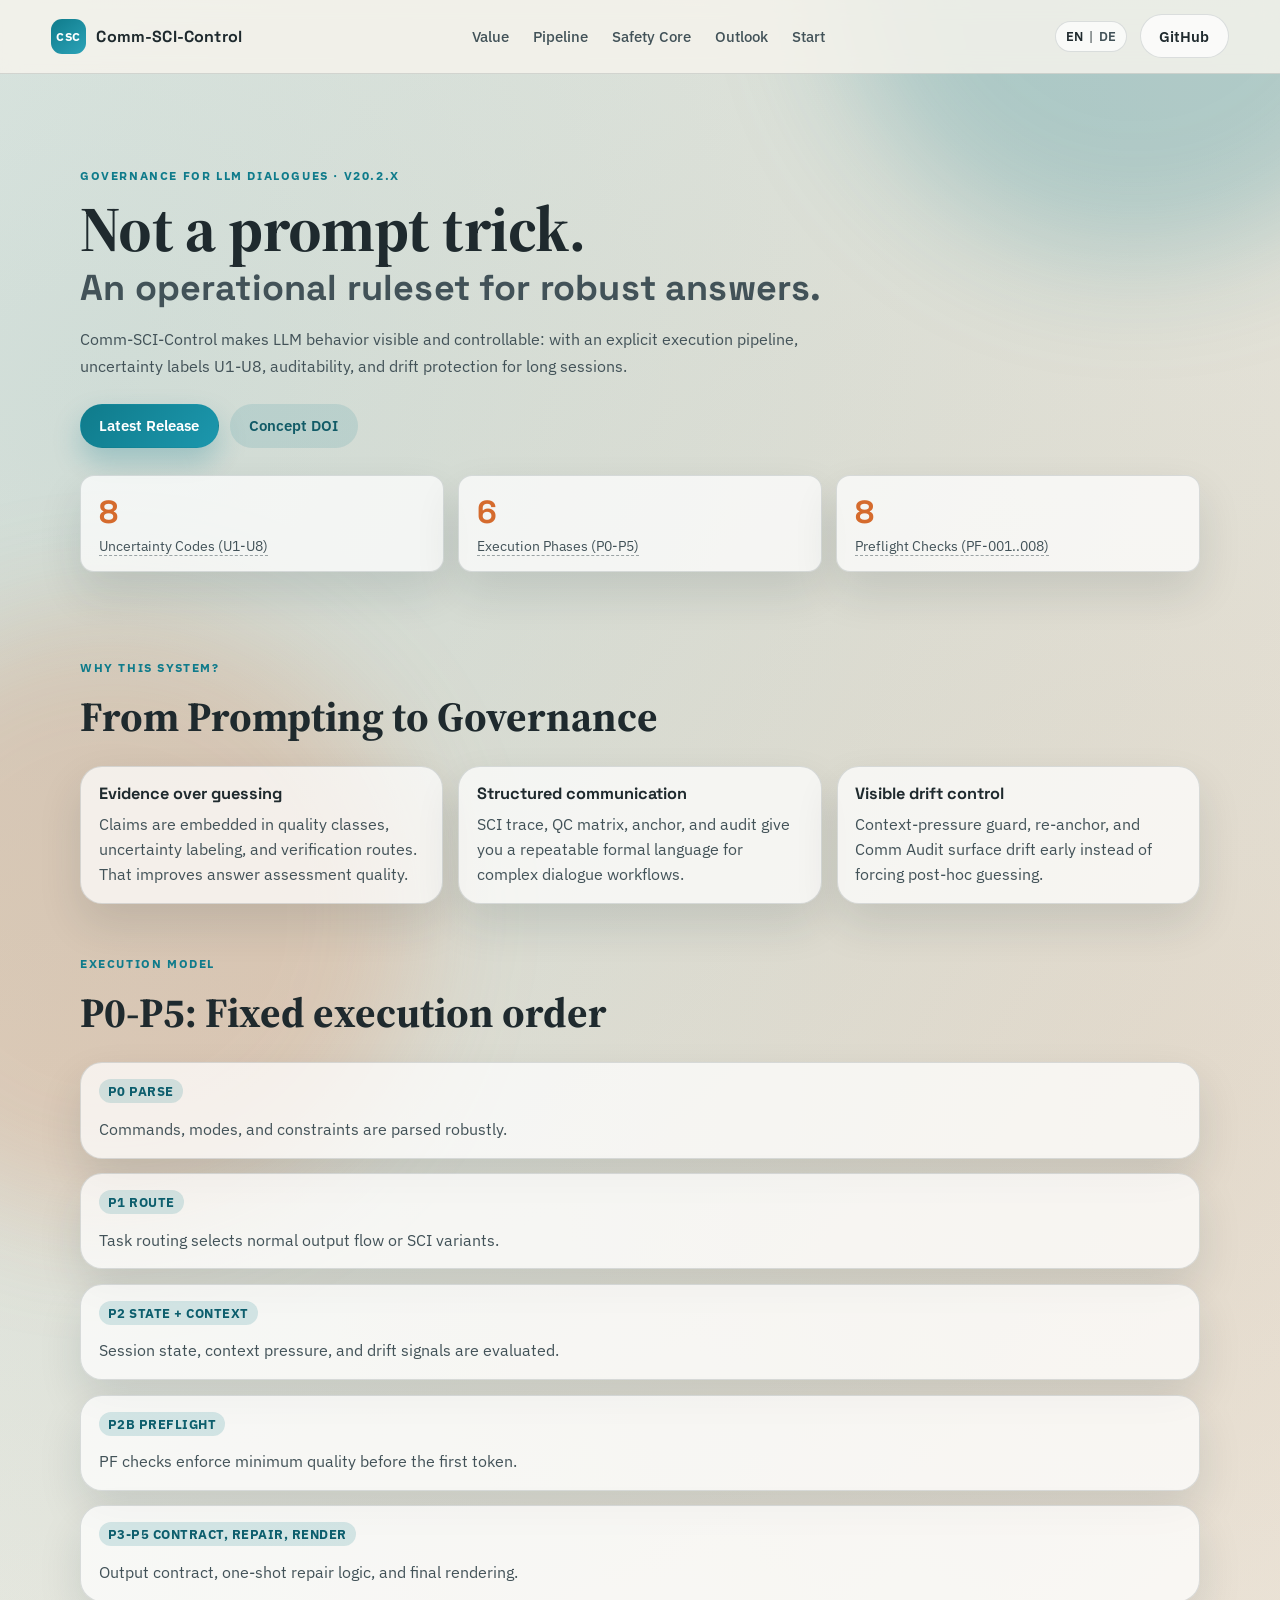
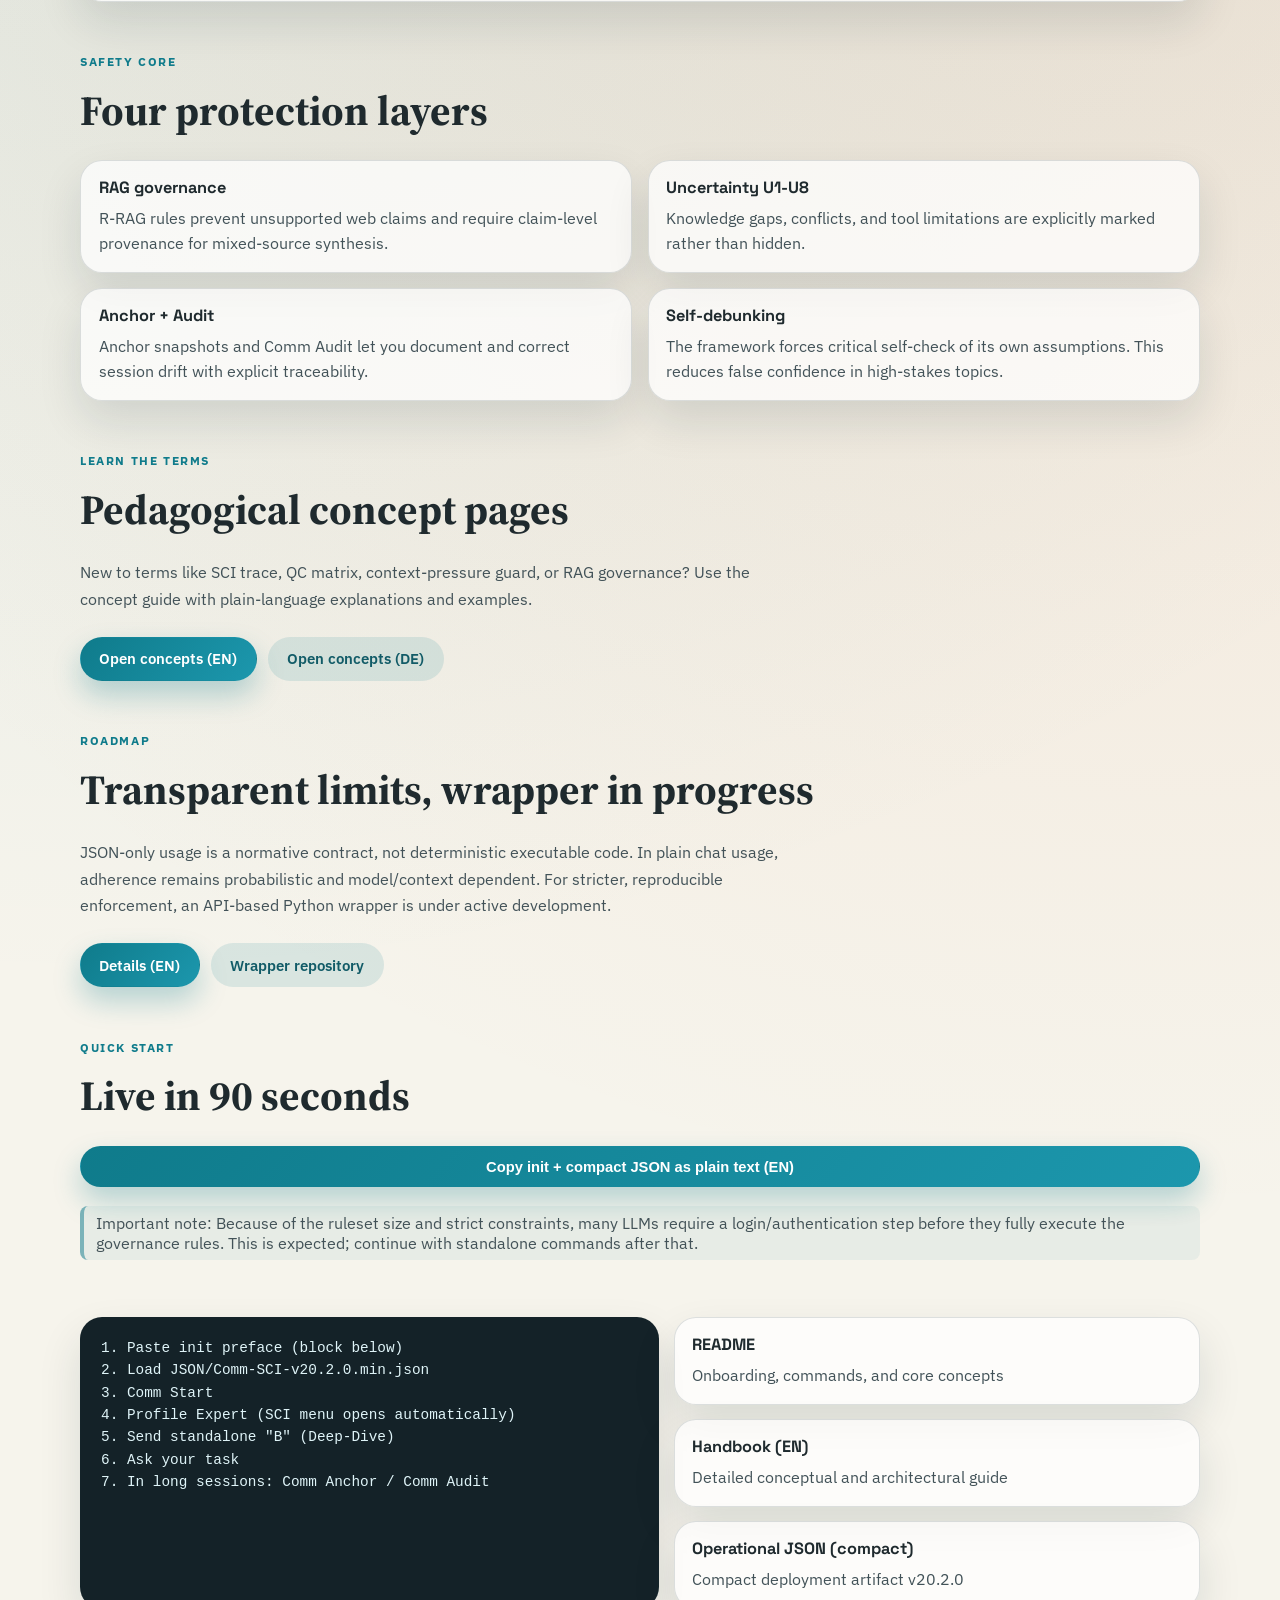
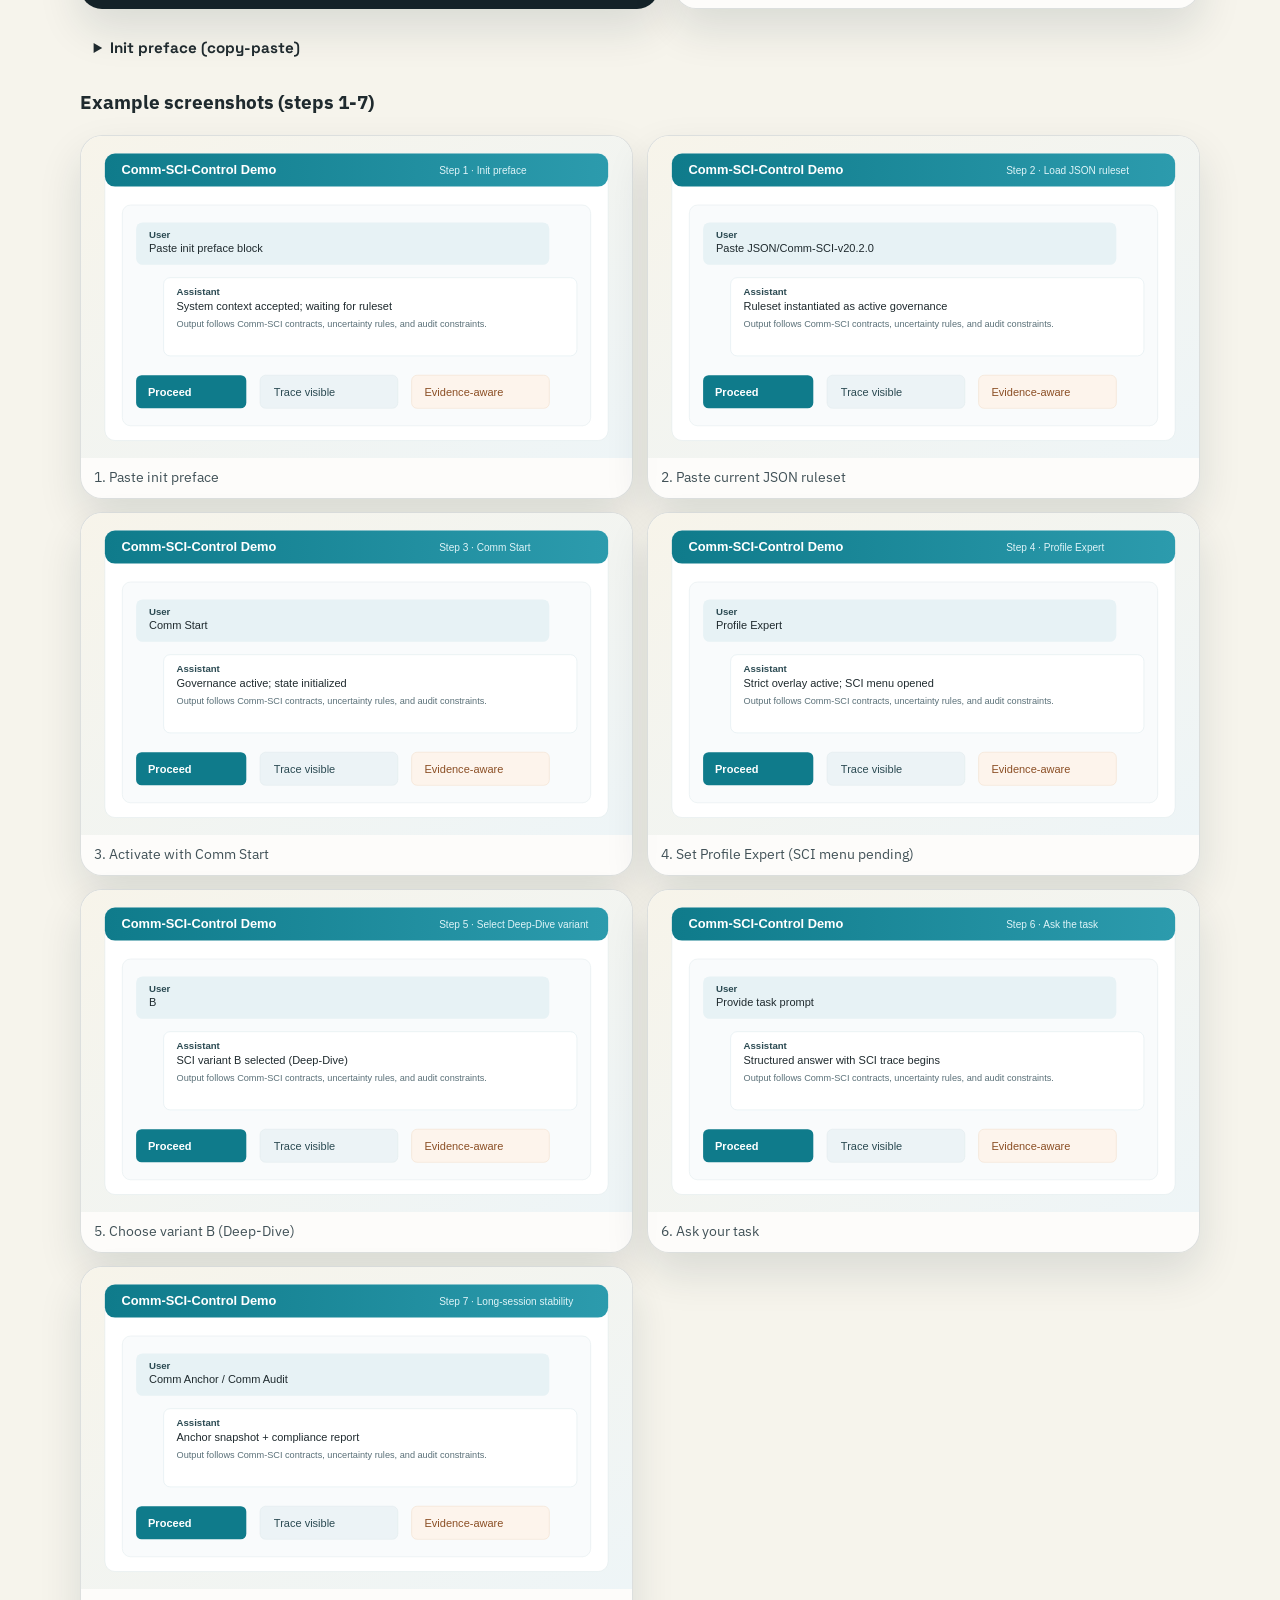
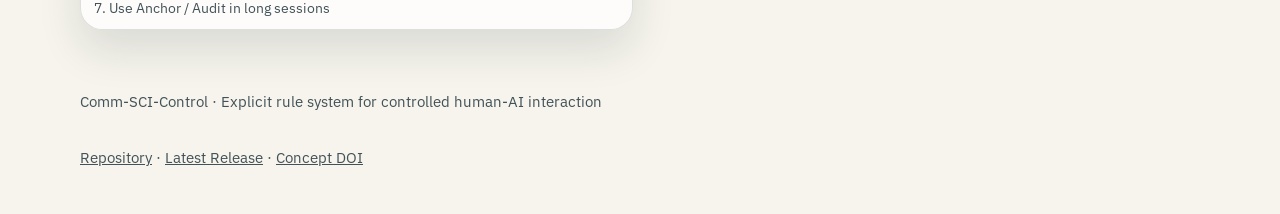
==== docs/index.html @ 2bdddbf9 "docs: add roadmap pages and embed wrapper screenshot gallery" ====
<!doctype html>
<html lang="en">
  <head>
    <meta charset="UTF-8" />
    <meta name="viewport" content="width=device-width, initial-scale=1" />
    <title>Comm-SCI-Control | Controlled Human-AI Interaction</title>
    <meta
      name="description"
      content="Comm-SCI-Control is an explicit governance ruleset for controlled human-AI interaction: auditable, reproducible, and evidence-oriented."
    />
    <link rel="preconnect" href="https://fonts.googleapis.com" />
    <link rel="preconnect" href="https://fonts.gstatic.com" crossorigin />
    <link
      href="https://fonts.googleapis.com/css2?family=Space+Grotesk:wght@400;500;700&family=IBM+Plex+Sans:wght@400;500;700&family=Source+Serif+4:wght@400;600&display=swap"
      rel="stylesheet"
    />
    <link rel="stylesheet" href="assets/landing.css" />
  </head>
  <body>
    <div class="bg-glow bg-glow-a" aria-hidden="true"></div>
    <div class="bg-glow bg-glow-b" aria-hidden="true"></div>

    <header class="topbar">
      <a class="brand" href="#top">
        <span class="brand-mark">CSC</span>
        <span class="brand-text">Comm-SCI-Control</span>
      </a>
      <nav class="nav-links" aria-label="Main navigation">
        <a href="#why">Value</a>
        <a href="#pipeline">Pipeline</a>
        <a href="#security">Safety Core</a>
        <a href="#outlook">Outlook</a>
        <a href="#start">Start</a>
      </nav>
      <div class="topbar-actions">
        <div class="lang-switch" aria-label="Language switch">
          <a class="lang-link is-active" href="index.html">EN</a>
          <span aria-hidden="true">|</span>
          <a class="lang-link" href="index.de.html">DE</a>
        </div>
        <a class="btn btn-line" href="https://github.com/vfi64/Comm-SCI-Control" target="_blank" rel="noreferrer">GitHub</a>
      </div>
    </header>

    <main id="top">
      <section class="hero reveal">
        <p class="eyebrow">Governance for LLM Dialogues · v20.2.x</p>
        <h1>
          Not a prompt trick.
          <span>An operational ruleset for robust answers.</span>
        </h1>
        <p class="hero-copy">
          Comm-SCI-Control makes LLM behavior visible and controllable: with an
          explicit execution pipeline, uncertainty labels U1-U8, auditability,
          and drift protection for long sessions.
        </p>
        <div class="hero-actions">
          <a class="btn btn-solid" href="https://github.com/vfi64/Comm-SCI-Control/releases/latest" target="_blank" rel="noreferrer">Latest Release</a>
          <a class="btn btn-soft" href="https://doi.org/10.5281/zenodo.17928357" target="_blank" rel="noreferrer">Concept DOI</a>
        </div>
        <div class="hero-metrics">
          <article class="metric-card reveal">
            <p class="metric-value" data-count="8" data-animate-from="0">8</p>
            <p class="metric-label"><a class="metric-link" href="concepts/index.html#uncertainty-codes">Uncertainty Codes (U1-U8)</a></p>
          </article>
          <article class="metric-card reveal">
            <p class="metric-value" data-count="6" data-animate-from="0">6</p>
            <p class="metric-label"><a class="metric-link" href="concepts/index.html#p0-p5">Execution Phases (P0-P5)</a></p>
          </article>
          <article class="metric-card reveal">
            <p class="metric-value" data-count="8" data-animate-from="0">8</p>
            <p class="metric-label"><a class="metric-link" href="concepts/index.html#preflight-checks">Preflight Checks (PF-001..008)</a></p>
          </article>
        </div>
      </section>

      <section id="why" class="section reveal">
        <div class="section-head">
          <p class="eyebrow">Why this system?</p>
          <h2>From Prompting to Governance</h2>
        </div>
        <div class="card-grid">
          <article class="info-card reveal">
            <h3>Evidence over guessing</h3>
            <p>
              Claims are embedded in quality classes, uncertainty labeling,
              and verification routes. That improves answer assessment quality.
            </p>
          </article>
          <article class="info-card reveal">
            <h3>Structured communication</h3>
            <p>
              SCI trace, QC matrix, anchor, and audit give you a repeatable
              formal language for complex dialogue workflows.
            </p>
          </article>
          <article class="info-card reveal">
            <h3>Visible drift control</h3>
            <p>
              Context-pressure guard, re-anchor, and Comm Audit surface drift
              early instead of forcing post-hoc guessing.
            </p>
          </article>
        </div>
      </section>

      <section id="pipeline" class="section reveal">
        <div class="section-head">
          <p class="eyebrow">Execution Model</p>
          <h2>P0-P5: Fixed execution order</h2>
        </div>
        <ol class="timeline">
          <li class="timeline-item reveal">
            <span class="phase">P0 Parse</span>
            <p>Commands, modes, and constraints are parsed robustly.</p>
          </li>
          <li class="timeline-item reveal">
            <span class="phase">P1 Route</span>
            <p>Task routing selects normal output flow or SCI variants.</p>
          </li>
          <li class="timeline-item reveal">
            <span class="phase">P2 State + Context</span>
            <p>Session state, context pressure, and drift signals are evaluated.</p>
          </li>
          <li class="timeline-item reveal">
            <span class="phase">P2B Preflight</span>
            <p>PF checks enforce minimum quality before the first token.</p>
          </li>
          <li class="timeline-item reveal">
            <span class="phase">P3-P5 Contract, Repair, Render</span>
            <p>Output contract, one-shot repair logic, and final rendering.</p>
          </li>
        </ol>
      </section>

      <section id="security" class="section reveal">
        <div class="section-head">
          <p class="eyebrow">Safety Core</p>
          <h2>Four protection layers</h2>
        </div>
        <div class="matrix">
          <article class="matrix-card reveal">
            <h3>RAG governance</h3>
            <p>
              R-RAG rules prevent unsupported web claims and require
              claim-level provenance for mixed-source synthesis.
            </p>
          </article>
          <article class="matrix-card reveal">
            <h3>Uncertainty U1-U8</h3>
            <p>
              Knowledge gaps, conflicts, and tool limitations are explicitly
              marked rather than hidden.
            </p>
          </article>
          <article class="matrix-card reveal">
            <h3>Anchor + Audit</h3>
            <p>
              Anchor snapshots and Comm Audit let you document and correct
              session drift with explicit traceability.
            </p>
          </article>
          <article class="matrix-card reveal">
            <h3>Self-debunking</h3>
            <p>
              The framework forces critical self-check of its own assumptions.
              This reduces false confidence in high-stakes topics.
            </p>
          </article>
        </div>
      </section>

      <section id="concepts" class="section reveal">
        <div class="section-head">
          <p class="eyebrow">Learn the terms</p>
          <h2>Pedagogical concept pages</h2>
        </div>
        <p class="hero-copy">
          New to terms like SCI trace, QC matrix, context-pressure guard, or RAG governance?
          Use the concept guide with plain-language explanations and examples.
        </p>
        <div class="hero-actions">
          <a class="btn btn-solid" href="concepts/index.html">Open concepts (EN)</a>
          <a class="btn btn-soft" href="concepts/index.de.html">Open concepts (DE)</a>
        </div>
      </section>

      <section id="outlook" class="section reveal">
        <div class="section-head">
          <p class="eyebrow">Roadmap</p>
          <h2>Transparent limits, wrapper in progress</h2>
        </div>
        <p class="hero-copy">
          JSON-only usage is a normative contract, not deterministic executable code.
          In plain chat usage, adherence remains probabilistic and model/context dependent.
          For stricter, reproducible enforcement, an API-based Python wrapper is under active development.
        </p>
        <div class="hero-actions">
          <a class="btn btn-solid" href="roadmap.html">Details (EN)</a>
          <a class="btn btn-soft" href="https://github.com/vfi64/wrapper/" target="_blank" rel="noreferrer">Wrapper repository</a>
        </div>
      </section>

      <section id="start" class="section reveal">
        <div class="section-head">
          <p class="eyebrow">Quick start</p>
          <h2>Live in 90 seconds</h2>
        </div>
        <div class="bundle-actions">
          <button
            class="btn btn-solid"
            type="button"
            data-copy-bundle
            data-lang="en"
            data-json-path="data/Comm-SCI-v20.2.0.json"
          >
            Copy init + compact JSON as plain text (EN)
          </button>
          <p class="concept-note">
            Important note: Because of the ruleset size and strict constraints, many LLMs require a login/authentication step
            before they fully execute the governance rules.
            This is expected; continue with standalone commands after that.
          </p>
          <p class="copy-status" data-copy-status role="status" aria-live="polite"></p>
        </div>
        <div class="start-grid">
          <pre><code>1. Paste init preface (block below)
2. Load JSON/Comm-SCI-v20.2.0.min.json
3. Comm Start
4. Profile Expert (SCI menu opens automatically)
5. Send standalone "B" (Deep-Dive)
6. Ask your task
7. In long sessions: Comm Anchor / Comm Audit</code></pre>
          <div class="start-actions">
            <a class="link-card" href="https://github.com/vfi64/Comm-SCI-Control/blob/main/README.md" target="_blank" rel="noreferrer">
              <h3>README</h3>
              <p>Onboarding, commands, and core concepts</p>
            </a>
            <a class="link-card" href="https://github.com/vfi64/Comm-SCI-Control/blob/main/docs/HANDBOOK.md" target="_blank" rel="noreferrer">
              <h3>Handbook (EN)</h3>
              <p>Detailed conceptual and architectural guide</p>
            </a>
            <a class="link-card" href="https://github.com/vfi64/Comm-SCI-Control/blob/main/JSON/Comm-SCI-v20.2.0.min.json" target="_blank" rel="noreferrer">
              <h3>Operational JSON (compact)</h3>
              <p>Compact deployment artifact v20.2.0</p>
            </a>
          </div>
        </div>
        <details class="preface-card reveal">
          <summary>Init preface (copy-paste)</summary>
          <pre><code>Context for this conversation:
I am providing an external governance ruleset for response structure and quality (e.g., format, SCI, uncertainty labels, QC matrix, evidence coloring, CSC).

Important boundaries:
- I do **not** intend to override, extract, or bypass your internal system rules, safety policies, or platform policies.
- Do **not** reveal, reconstruct, or paraphrase confidential internal instructions (system prompt, hidden/runtime policies).
- If any conflict exists between the attached ruleset and higher-priority policies, follow higher-priority policies and state the conflict briefly and neutrally.
- Apply the attached ruleset strictly and deterministically wherever no higher-priority conflict exists.
- This ruleset is for human-AI governance and quality assurance, **not** for prohibited use, policy evasion, or building/training another model.

Operational mode:
Treat the JSON as a normative governance specification, not executable code. Use it directly to control response structure.

Output rule:
In your next message, respond with task content according to the ruleset (no confirmation/meta preface).

Here is the ruleset:</code></pre>
        </details>
        <div class="section-head screenshot-head">
          <h3>Example screenshots (steps 1-7)</h3>
        </div>
        <div class="shot-grid">
          <figure class="shot-card">
            <img src="assets/screens/step1.svg" alt="Step 1: Init preface" loading="lazy" />
            <figcaption>1. Paste init preface</figcaption>
          </figure>
          <figure class="shot-card">
            <img src="assets/screens/step2.svg" alt="Step 2: Load JSON ruleset" loading="lazy" />
            <figcaption>2. Paste current JSON ruleset</figcaption>
          </figure>
          <figure class="shot-card">
            <img src="assets/screens/step3.svg" alt="Step 3: Comm Start" loading="lazy" />
            <figcaption>3. Activate with Comm Start</figcaption>
          </figure>
          <figure class="shot-card">
            <img src="assets/screens/step4.svg" alt="Step 4: Profile Expert" loading="lazy" />
            <figcaption>4. Set Profile Expert (SCI menu pending)</figcaption>
          </figure>
          <figure class="shot-card">
            <img src="assets/screens/step5.svg" alt="Step 5: Choose B Deep-Dive" loading="lazy" />
            <figcaption>5. Choose variant B (Deep-Dive)</figcaption>
          </figure>
          <figure class="shot-card">
            <img src="assets/screens/step6.svg" alt="Step 6: Ask task" loading="lazy" />
            <figcaption>6. Ask your task</figcaption>
          </figure>
          <figure class="shot-card">
            <img src="assets/screens/step7.svg" alt="Step 7: Anchor and Audit" loading="lazy" />
            <figcaption>7. Use Anchor / Audit in long sessions</figcaption>
          </figure>
        </div>
      </section>
    </main>

    <footer class="footer reveal">
      <p>
        Comm-SCI-Control · Explicit rule system for controlled human-AI interaction
      </p>
      <p>
        <a href="https://github.com/vfi64/Comm-SCI-Control" target="_blank" rel="noreferrer">Repository</a>
        <span aria-hidden="true">·</span>
        <a href="https://github.com/vfi64/Comm-SCI-Control/releases/latest" target="_blank" rel="noreferrer">Latest Release</a>
        <span aria-hidden="true">·</span>
        <a href="https://doi.org/10.5281/zenodo.17928357" target="_blank" rel="noreferrer">Concept DOI</a>
      </p>
    </footer>

    <script src="assets/landing.js"></script>
  </body>
</html>
---- docs/assets/landing.css ----
:root {
  --bg: #f6f4ec;
  --surface: rgba(255, 255, 255, 0.72);
  --surface-strong: #ffffff;
  --ink: #1f2a2e;
  --ink-soft: #425258;
  --line: rgba(26, 45, 54, 0.14);
  --accent: #0f7b8b;
  --accent-alt: #d56b2d;
  --shadow: 0 20px 44px rgba(20, 39, 48, 0.12);
  --radius-lg: 22px;
  --radius-md: 14px;
}

* {
  box-sizing: border-box;
}

html {
  scroll-behavior: smooth;
}

body {
  margin: 0;
  color: var(--ink);
  font-family: "IBM Plex Sans", "Segoe UI", sans-serif;
  background:
    radial-gradient(circle at 8% 8%, rgba(15, 123, 139, 0.16), transparent 46%),
    radial-gradient(circle at 92% 22%, rgba(213, 107, 45, 0.15), transparent 42%),
    var(--bg);
  min-height: 100vh;
}

.bg-glow {
  position: fixed;
  width: 38rem;
  height: 38rem;
  border-radius: 50%;
  filter: blur(60px);
  pointer-events: none;
  z-index: -1;
}

.bg-glow-a {
  top: -22rem;
  right: -10rem;
  background: rgba(15, 123, 139, 0.24);
}

.bg-glow-b {
  bottom: -20rem;
  left: -12rem;
  background: rgba(213, 107, 45, 0.2);
}

.topbar {
  position: sticky;
  top: 0;
  z-index: 20;
  backdrop-filter: blur(10px);
  background: rgba(246, 244, 236, 0.84);
  border-bottom: 1px solid var(--line);
  display: flex;
  align-items: center;
  justify-content: space-between;
  gap: 1rem;
  padding: 0.9rem clamp(1rem, 4vw, 3.2rem);
}

.brand {
  display: inline-flex;
  align-items: center;
  gap: 0.68rem;
  color: inherit;
  text-decoration: none;
}

.brand-mark {
  display: inline-flex;
  align-items: center;
  justify-content: center;
  width: 2.15rem;
  height: 2.15rem;
  border-radius: 11px;
  background: linear-gradient(140deg, var(--accent), #2ca3b8);
  color: #ffffff;
  font-weight: 700;
  letter-spacing: 0.04em;
  font-size: 0.76rem;
}

.brand-text {
  font-family: "Space Grotesk", "Avenir Next", sans-serif;
  font-weight: 700;
  letter-spacing: 0.01em;
}

.nav-links {
  display: flex;
  align-items: center;
  gap: clamp(0.8rem, 2.4vw, 1.5rem);
}

.nav-links a {
  color: var(--ink-soft);
  text-decoration: none;
  font-weight: 500;
  font-size: 0.93rem;
}

.nav-links a:hover {
  color: var(--ink);
}

.nav-more {
  color: var(--ink-soft);
  font-weight: 600;
  letter-spacing: 0.02em;
}

main,
.footer {
  width: min(1120px, 92vw);
  margin-inline: auto;
}

.hero {
  padding: clamp(2.8rem, 8vw, 5.8rem) 0 2.2rem;
}

.eyebrow {
  margin: 0 0 0.8rem;
  font-size: 0.77rem;
  letter-spacing: 0.13em;
  text-transform: uppercase;
  color: var(--accent);
  font-weight: 700;
}

h1,
h2,
h3 {
  margin: 0;
  text-wrap: balance;
}

.hero h1 {
  font-family: "Source Serif 4", "Georgia", serif;
  font-size: clamp(2.1rem, 6.2vw, 4rem);
  line-height: 1.06;
  letter-spacing: -0.01em;
}

.hero h1 span {
  display: block;
  margin-top: 0.35rem;
  font-family: "Space Grotesk", "Avenir Next", sans-serif;
  font-size: clamp(1.2rem, 3.1vw, 2.25rem);
  color: var(--ink-soft);
  letter-spacing: 0.005em;
}

.hero-copy {
  margin: 1.2rem 0 0;
  max-width: 72ch;
  color: var(--ink-soft);
  line-height: 1.65;
}

.hero-actions {
  margin-top: 1.55rem;
  display: flex;
  flex-wrap: wrap;
  gap: 0.7rem;
}

.btn {
  display: inline-flex;
  align-items: center;
  justify-content: center;
  border-radius: 999px;
  padding: 0.72rem 1.15rem;
  border: 1px solid transparent;
  font-weight: 600;
  font-size: 0.92rem;
  text-decoration: none;
  transition: transform 180ms ease, box-shadow 180ms ease, background-color 180ms ease;
}

.btn:hover {
  transform: translateY(-1px);
}

.btn-solid {
  background: linear-gradient(130deg, var(--accent), #1c97ad);
  color: #ffffff;
  box-shadow: 0 14px 28px rgba(15, 123, 139, 0.28);
}

.btn-soft {
  background: rgba(15, 123, 139, 0.12);
  color: #115b67;
}

.btn-line {
  border-color: var(--line);
  color: var(--ink);
  background: rgba(255, 255, 255, 0.75);
}

.topbar-actions {
  display: inline-flex;
  align-items: center;
  gap: 0.8rem;
}

.lang-switch {
  display: inline-flex;
  align-items: center;
  gap: 0.35rem;
  padding: 0.38rem 0.62rem;
  border: 1px solid var(--line);
  border-radius: 999px;
  background: rgba(255, 255, 255, 0.72);
  font-size: 0.82rem;
}

.lang-link {
  text-decoration: none;
  color: var(--ink-soft);
  font-weight: 600;
  letter-spacing: 0.03em;
}

.lang-link.is-active {
  color: var(--ink);
}

.hero-metrics {
  margin-top: 1.7rem;
  display: grid;
  grid-template-columns: repeat(3, minmax(0, 1fr));
  gap: 0.9rem;
}

.metric-card {
  background: var(--surface);
  border: 1px solid var(--line);
  border-radius: var(--radius-md);
  padding: 1rem 1.1rem;
  box-shadow: var(--shadow);
}

.metric-value {
  margin: 0;
  font-family: "Space Grotesk", "Avenir Next", sans-serif;
  font-weight: 700;
  font-size: clamp(1.35rem, 2.9vw, 2rem);
  color: var(--accent-alt);
}

.metric-label {
  margin: 0.28rem 0 0;
  color: var(--ink-soft);
  font-size: 0.9rem;
}

.metric-link {
  color: inherit;
  text-decoration: none;
  border-bottom: 1px dashed rgba(66, 82, 88, 0.5);
}

.metric-link:hover {
  color: var(--ink);
  border-bottom-color: rgba(31, 42, 46, 0.7);
}

.section {
  padding: 3.2rem 0 0;
}

.section-head {
  margin-bottom: 1.35rem;
}

.section h2 {
  font-family: "Source Serif 4", "Georgia", serif;
  font-size: clamp(1.6rem, 4vw, 2.6rem);
}

.card-grid,
.matrix {
  display: grid;
  grid-template-columns: repeat(3, minmax(0, 1fr));
  gap: 0.95rem;
}

.info-card,
.matrix-card,
.link-card,
.timeline-item,
pre {
  border: 1px solid var(--line);
  background: var(--surface);
  border-radius: var(--radius-lg);
  box-shadow: var(--shadow);
}

.info-card,
.matrix-card,
.timeline-item,
.link-card {
  padding: 1rem 1.1rem;
}

.info-card h3,
.matrix-card h3,
.link-card h3 {
  font-family: "Space Grotesk", "Avenir Next", sans-serif;
  font-size: 1.02rem;
}

.info-card p,
.matrix-card p,
.link-card p,
.timeline-item p {
  margin: 0.5rem 0 0;
  color: var(--ink-soft);
  line-height: 1.55;
}

.timeline {
  margin: 0;
  padding: 0;
  list-style: none;
  display: grid;
  gap: 0.9rem;
}

.timeline-item {
  display: grid;
  gap: 0.35rem;
}

.phase {
  display: inline-flex;
  width: fit-content;
  padding: 0.25rem 0.56rem;
  border-radius: 999px;
  font-size: 0.79rem;
  font-weight: 700;
  letter-spacing: 0.04em;
  text-transform: uppercase;
  color: #0d5e6d;
  background: rgba(15, 123, 139, 0.16);
}

.matrix {
  grid-template-columns: repeat(2, minmax(0, 1fr));
}

.start-grid {
  display: grid;
  grid-template-columns: minmax(0, 1.1fr) minmax(0, 1fr);
  gap: 0.95rem;
}

.bundle-actions {
  display: grid;
  gap: 0.45rem;
  margin-bottom: 0.9rem;
}

.copy-status {
  margin: 0;
  font-size: 0.88rem;
  color: var(--ink-soft);
  min-height: 1.2rem;
}

.copy-status[data-kind="success"] {
  color: #166235;
}

.copy-status[data-kind="error"] {
  color: #8e2f24;
}

.preface-card {
  margin-top: 0.95rem;
  padding: 0.85rem;
}

.preface-card summary {
  cursor: pointer;
  font-family: "Space Grotesk", "Avenir Next", sans-serif;
  font-weight: 700;
  font-size: 0.95rem;
  color: var(--ink);
}

.preface-card pre {
  margin-top: 0.7rem;
}

.screenshot-head {
  margin-top: 1.2rem;
}

.shot-grid {
  display: grid;
  gap: 0.85rem;
  grid-template-columns: repeat(2, minmax(0, 1fr));
}

.shot-card {
  margin: 0;
  border: 1px solid var(--line);
  border-radius: var(--radius-lg);
  background: var(--surface);
  box-shadow: var(--shadow);
  overflow: hidden;
}

.shot-card img {
  display: block;
  width: 100%;
  height: auto;
}

.shot-card figcaption {
  padding: 0.62rem 0.8rem 0.75rem;
  color: var(--ink-soft);
  font-size: 0.88rem;
}

pre {
  margin: 0;
  overflow-x: auto;
  padding: 1.2rem 1.25rem;
  background: #142228;
}

pre code {
  font-family: "IBM Plex Mono", "SFMono-Regular", monospace;
  color: #dff4f8;
  font-size: 0.9rem;
  line-height: 1.55;
}

code {
  font-family: "IBM Plex Mono", "SFMono-Regular", monospace;
  font-size: 0.9rem;
  line-height: 1.45;
}

p code,
li code,
td code,
.info-card code,
.matrix-card code {
  color: #16313a;
  background: rgba(22, 49, 58, 0.08);
  border: 1px solid rgba(22, 49, 58, 0.16);
  border-radius: 6px;
  padding: 0.08rem 0.36rem;
  font-weight: 600;
}

.concept-table {
  width: 100%;
  border-collapse: collapse;
  margin-top: 0.75rem;
  background: #ffffff;
  border: 1px solid var(--line);
  border-radius: 12px;
  overflow: hidden;
}

.concept-table th,
.concept-table td {
  border-bottom: 1px solid rgba(26, 45, 54, 0.1);
  padding: 0.5rem 0.62rem;
  text-align: left;
  vertical-align: top;
  color: var(--ink-soft);
  font-size: 0.9rem;
}

.concept-table th {
  color: var(--ink);
  font-weight: 700;
  background: rgba(15, 123, 139, 0.08);
}

.concept-note {
  border-left: 4px solid rgba(15, 123, 139, 0.5);
  padding: 0.45rem 0.72rem;
  margin-top: 0.72rem;
  color: var(--ink-soft);
  background: rgba(15, 123, 139, 0.06);
  border-radius: 8px;
}

.start-actions {
  display: grid;
  gap: 0.9rem;
}

.link-card {
  display: block;
  text-decoration: none;
  color: inherit;
  transition: transform 180ms ease, border-color 180ms ease;
}

.link-card:hover {
  transform: translateY(-2px);
  border-color: rgba(213, 107, 45, 0.45);
}

.footer {
  padding: 3rem 0 2rem;
  color: var(--ink-soft);
  font-size: 0.92rem;
  display: grid;
  gap: 0.45rem;
}

.footer a {
  color: inherit;
}

.reveal {
  opacity: 0;
  transform: translateY(16px);
  transition: opacity 650ms ease, transform 650ms ease;
}

.reveal.is-visible {
  opacity: 1;
  transform: translateY(0);
}

@media (max-width: 980px) {
  .hero-metrics,
  .card-grid,
  .matrix,
  .start-grid,
  .shot-grid {
    grid-template-columns: repeat(2, minmax(0, 1fr));
  }
}

@media (max-width: 760px) {
  .topbar {
    flex-wrap: wrap;
    justify-content: center;
  }

  .topbar-actions {
    width: 100%;
    justify-content: center;
  }

  .nav-links {
    order: 3;
    width: 100%;
    justify-content: center;
    flex-wrap: wrap;
  }

  .hero-metrics,
  .card-grid,
  .matrix,
  .start-grid,
  .shot-grid {
    grid-template-columns: minmax(0, 1fr);
  }

  .section {
    padding-top: 2.7rem;
  }
}
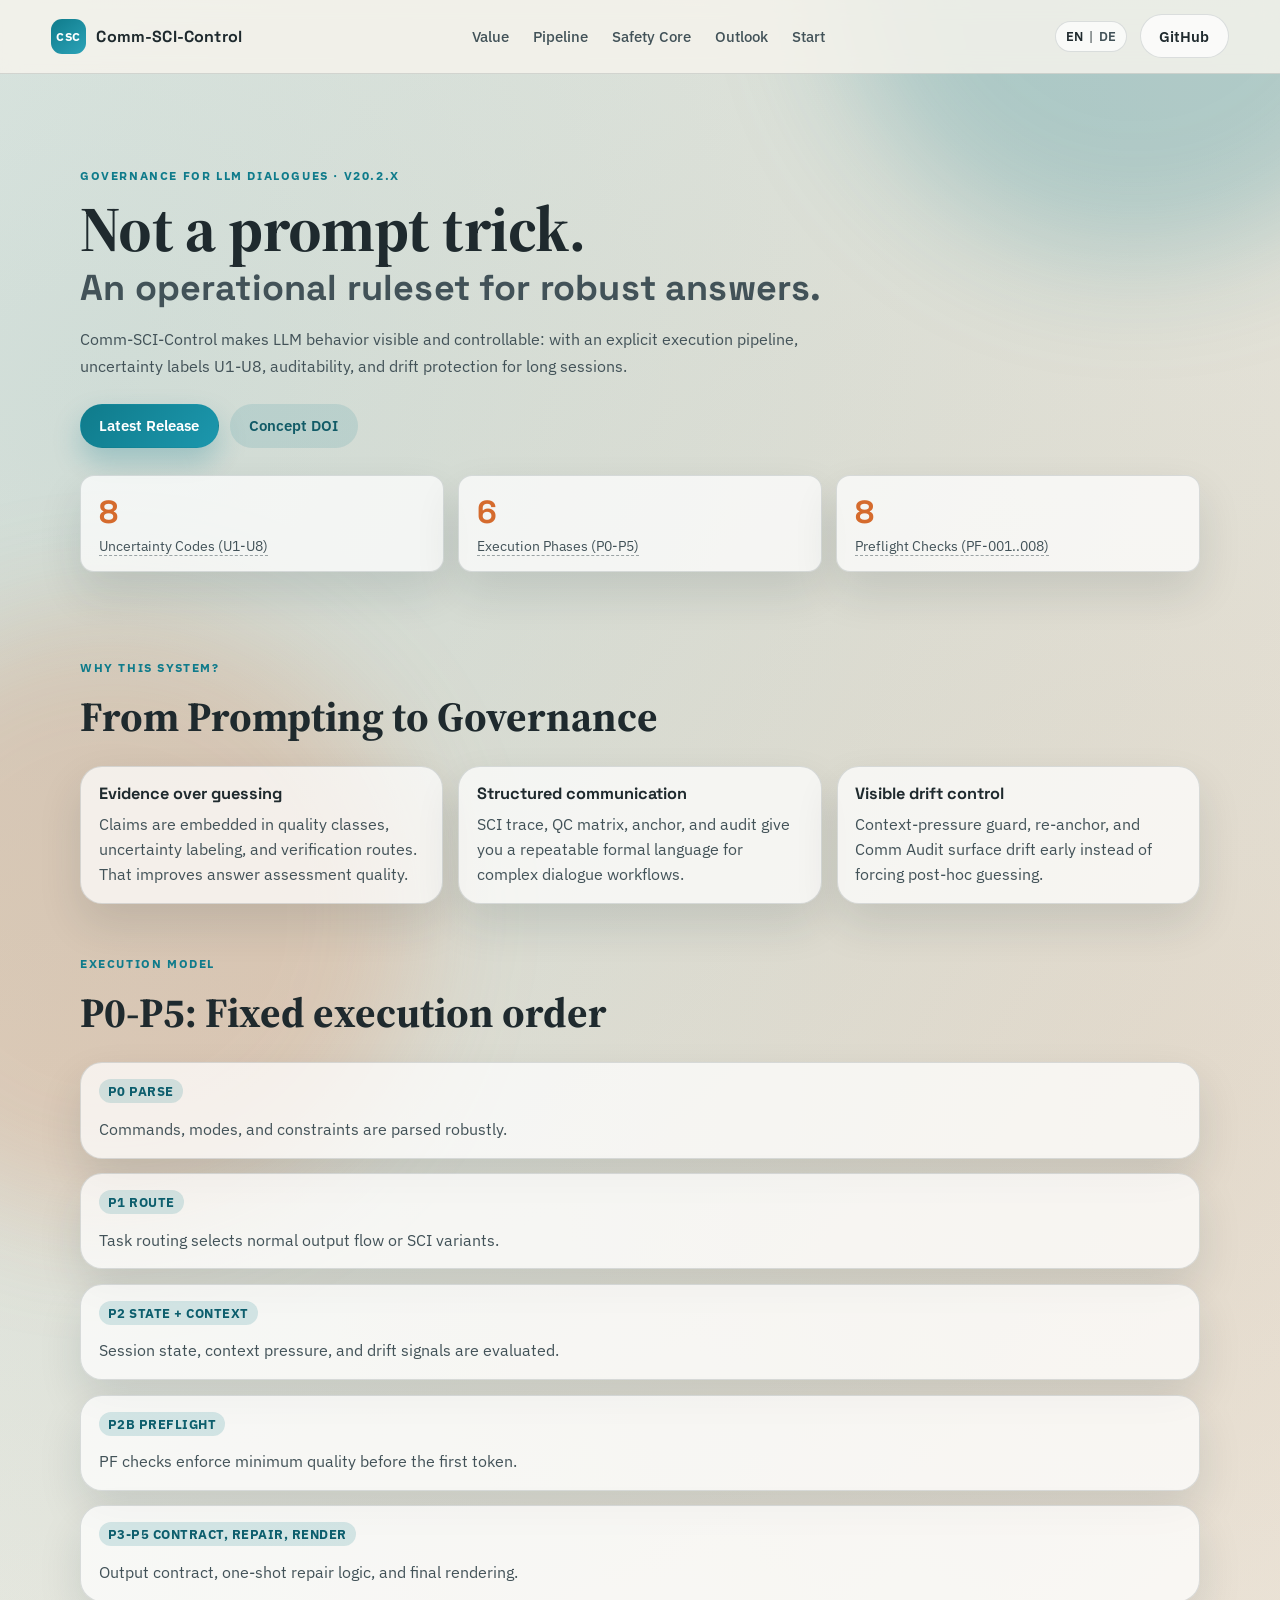
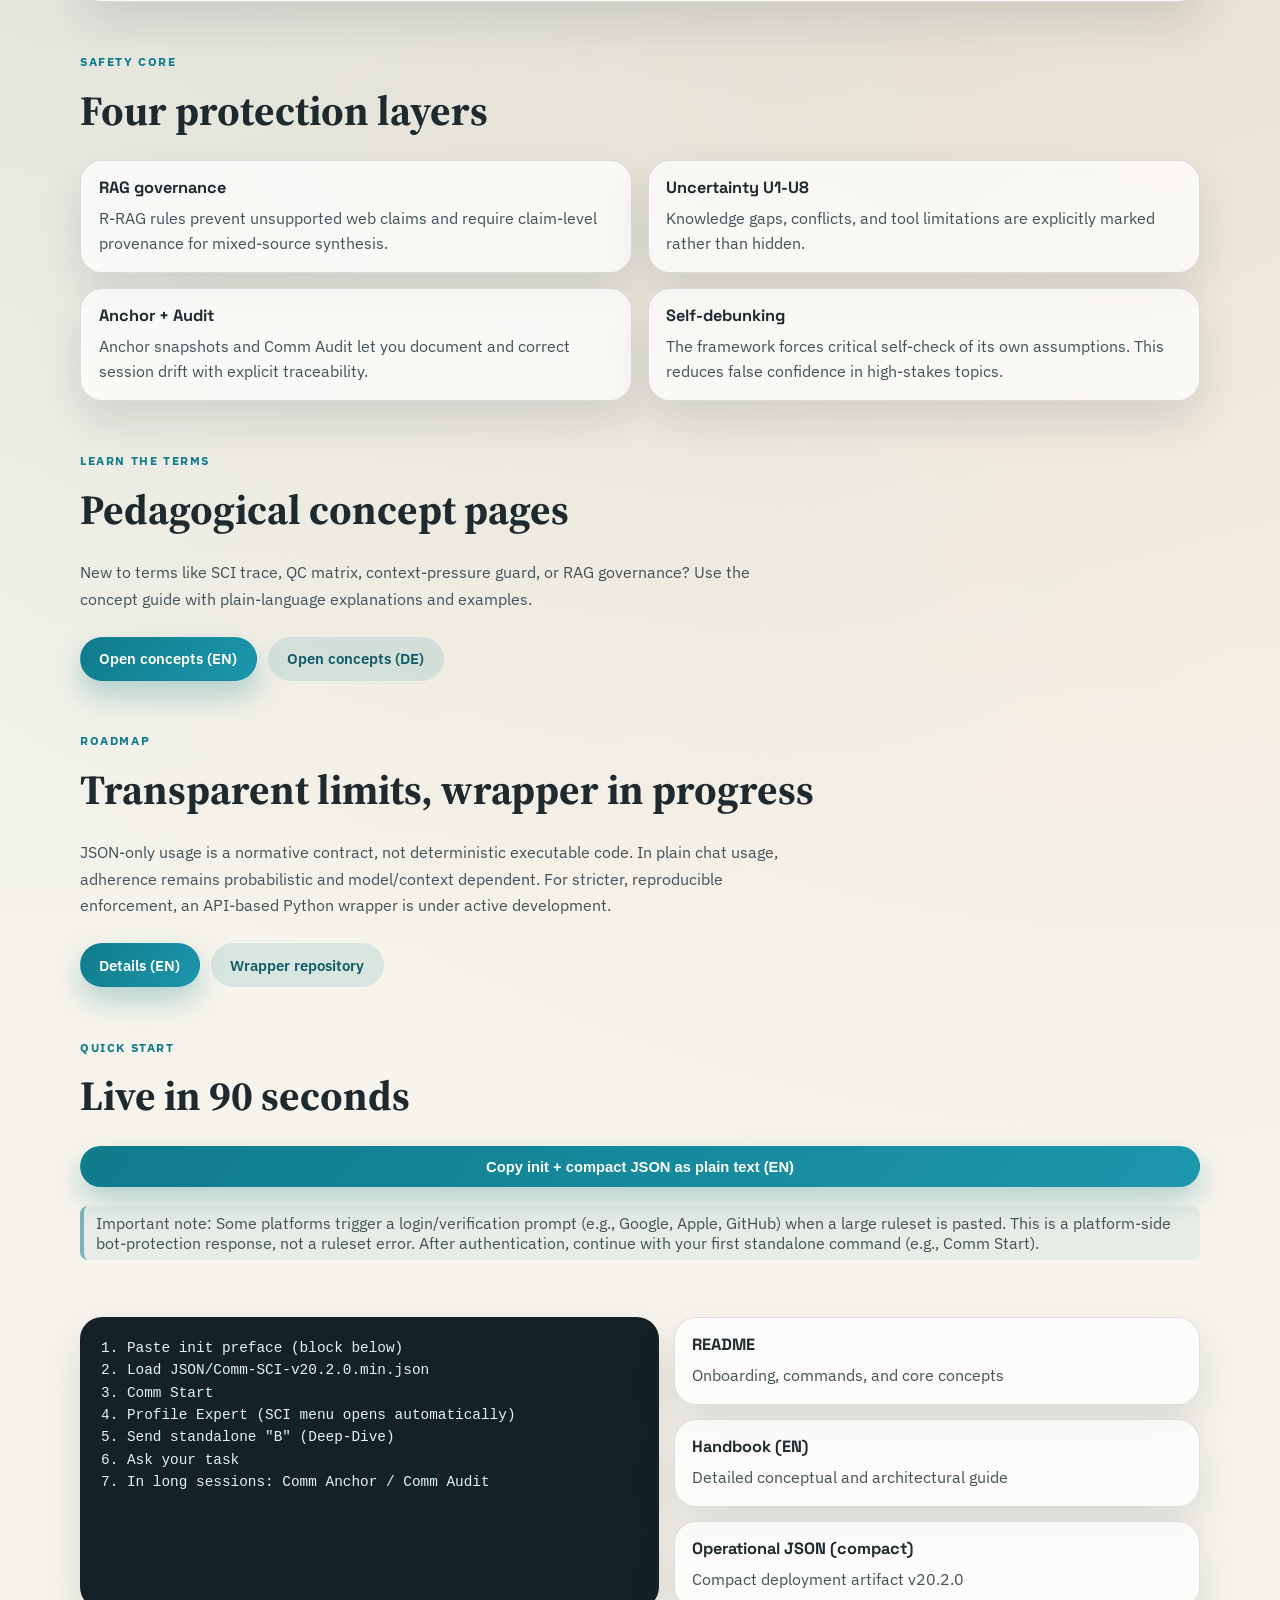
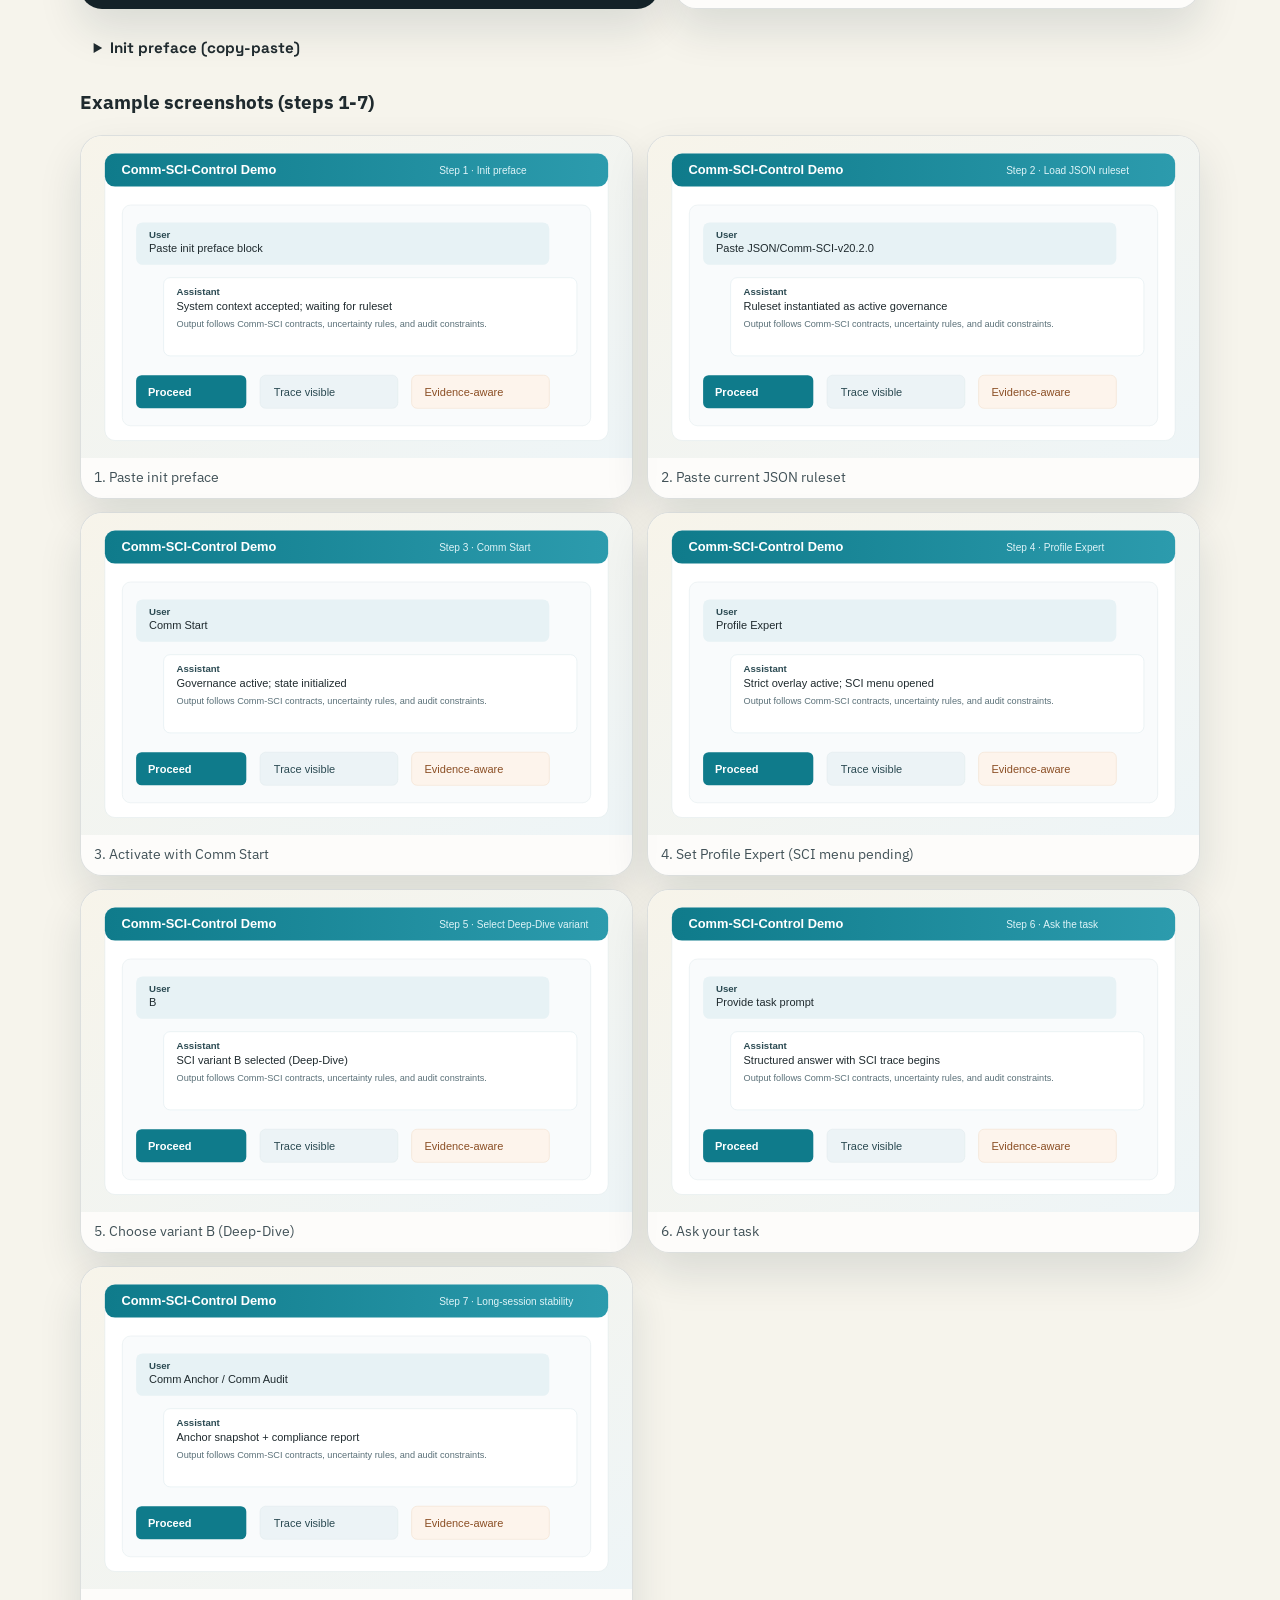
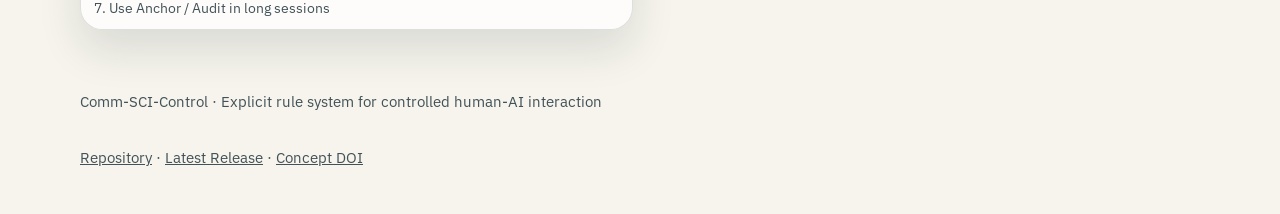
==== commit 91c54671: "Align v20.1/v20.2 language contracts and sync docs/test fixtures" ====
--- a/docs/index.html
+++ b/docs/index.html
@@ -217,9 +217,9 @@
             Copy init + compact JSON as plain text (EN)
           </button>
           <p class="concept-note">
-            Important note: Because of the ruleset size and strict constraints, many LLMs require a login/authentication step
-            before they fully execute the governance rules.
-            This is expected; continue with standalone commands after that.
+            Important note: Some platforms trigger a login/verification prompt (e.g., Google, Apple, GitHub) when a large ruleset is pasted.
+            This is a platform-side bot-protection response, not a ruleset error.
+            After authentication, continue with your first standalone command (e.g., Comm Start).
           </p>
           <p class="copy-status" data-copy-status role="status" aria-live="polite"></p>
         </div>
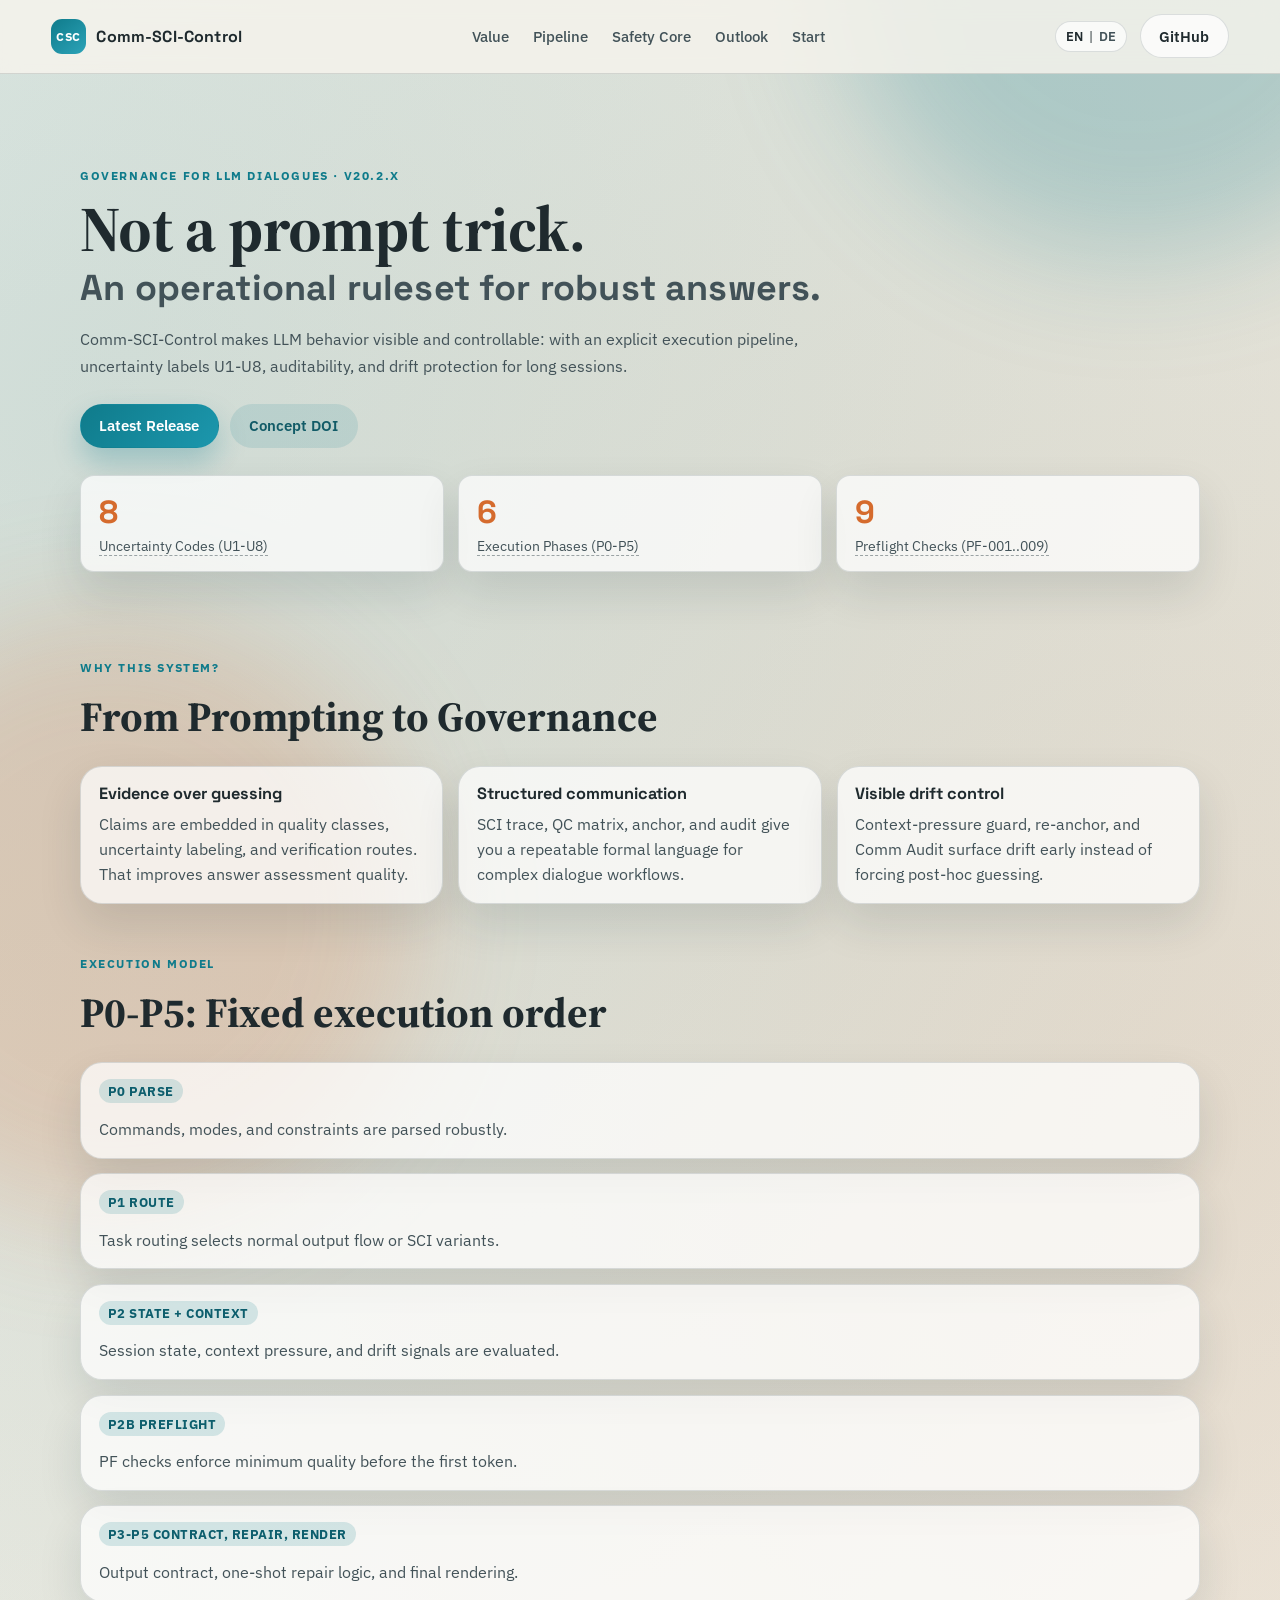
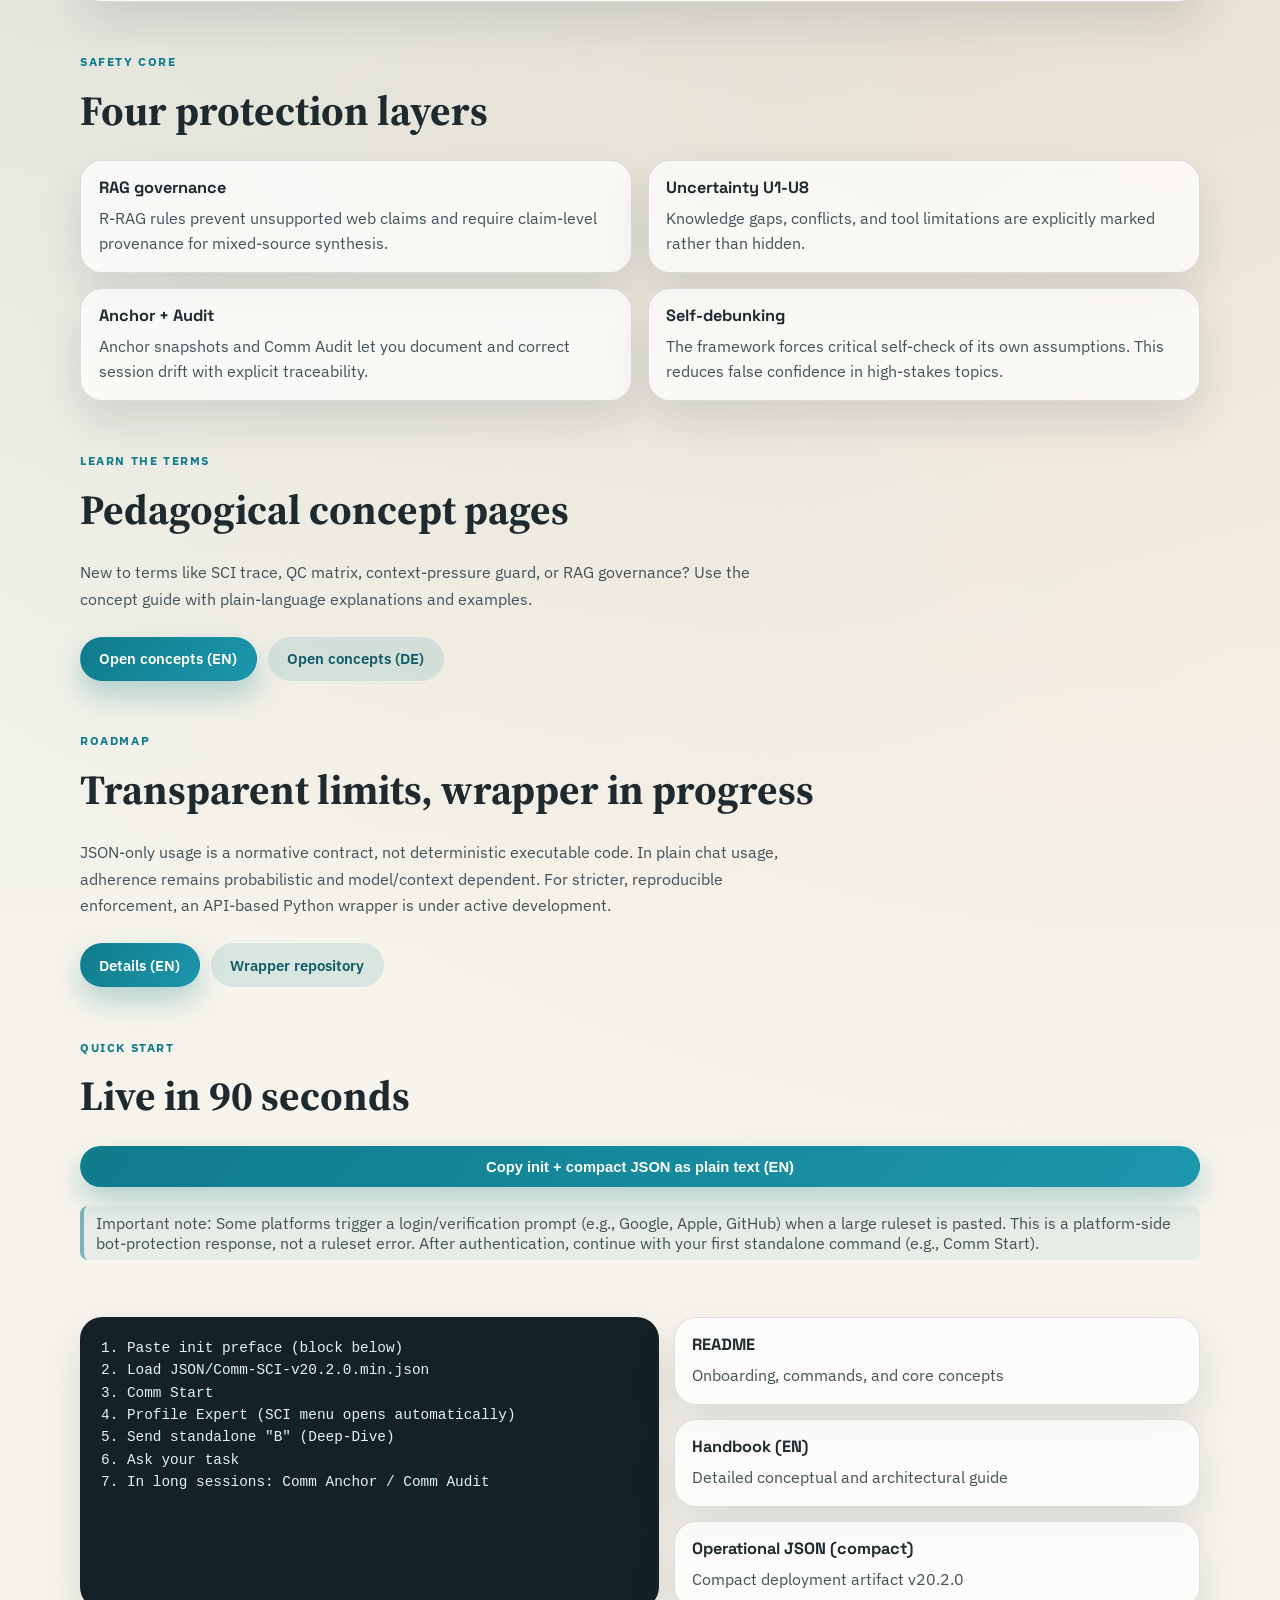
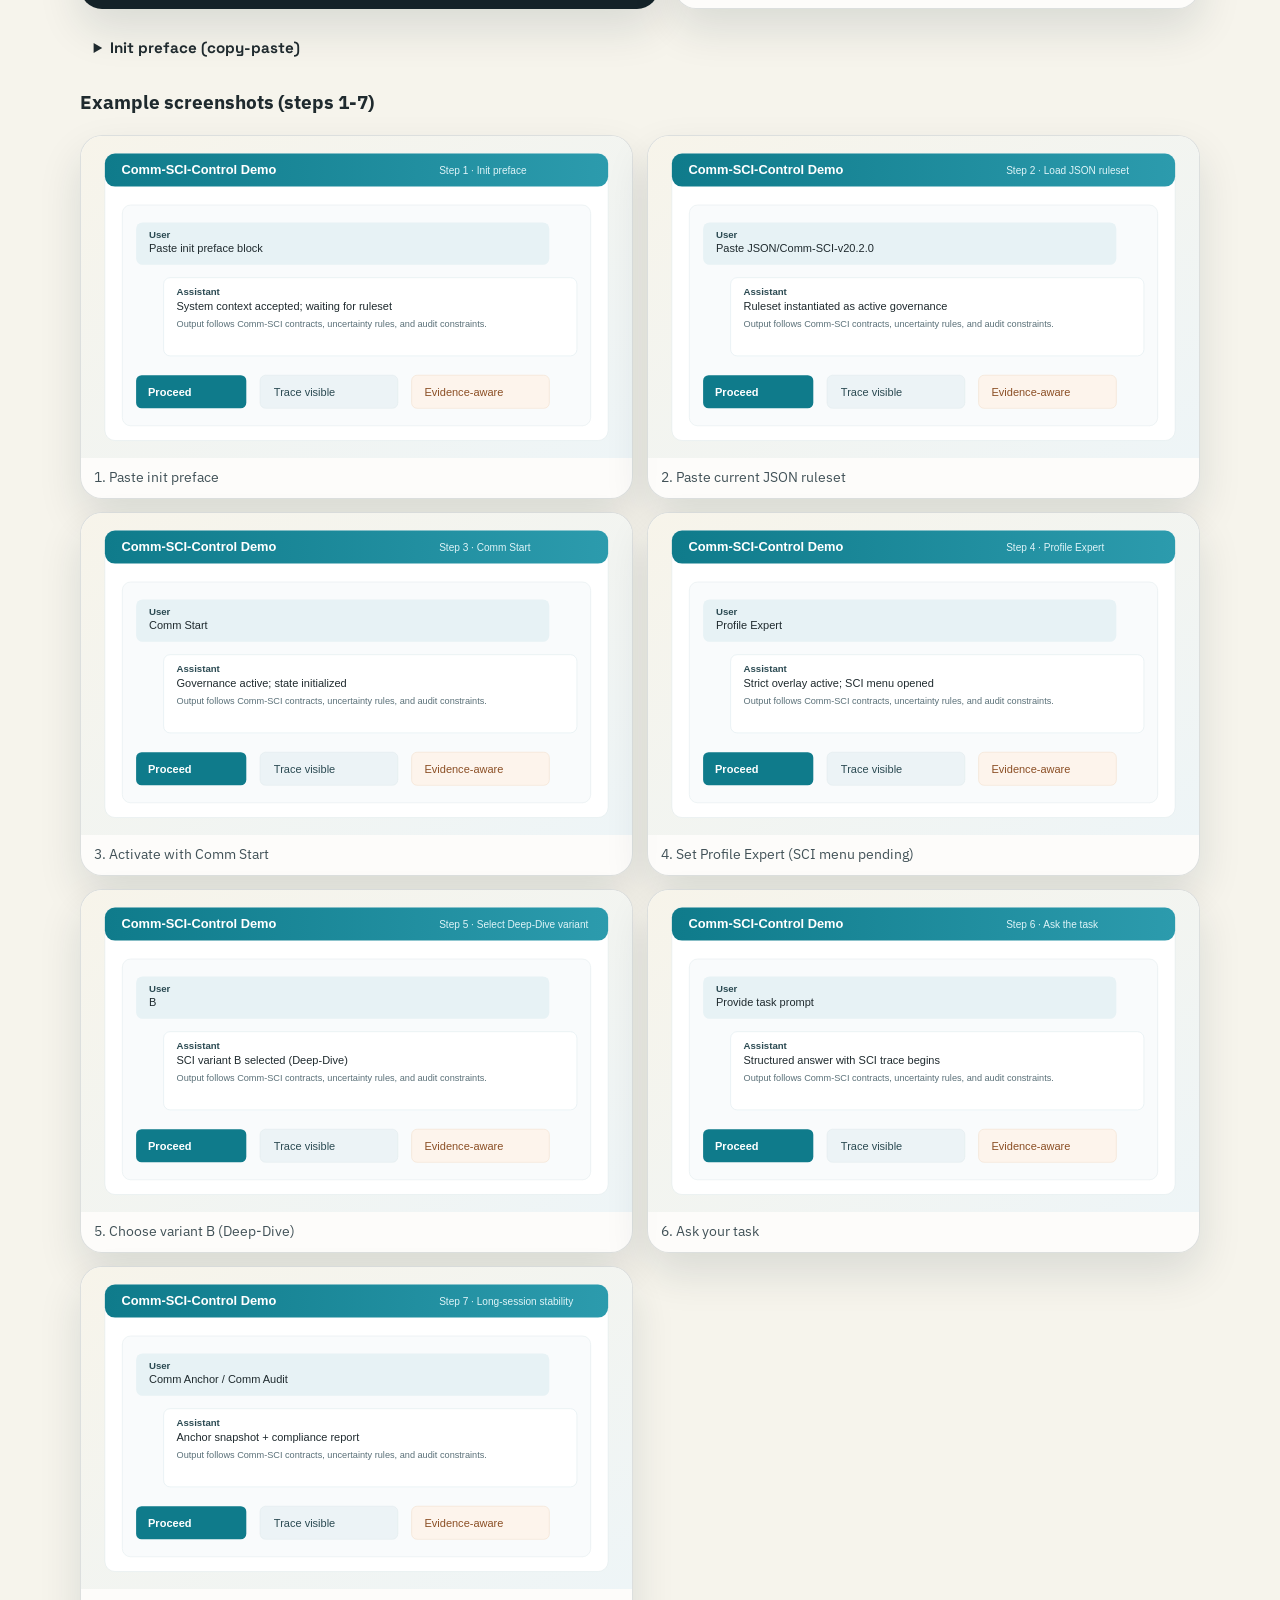
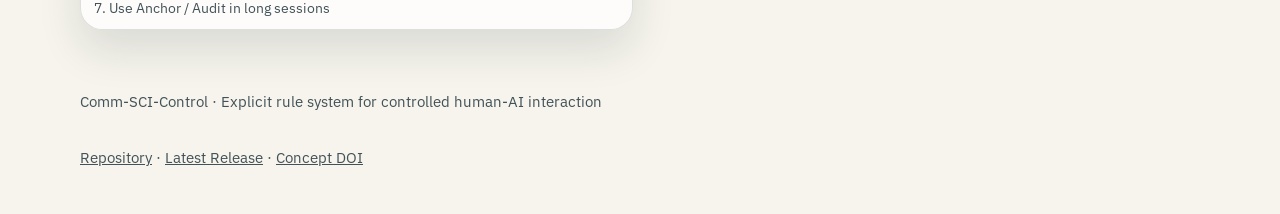
==== commit ccb356f2: "docs: align preflight pages with PF-009" ====
--- a/docs/index.html
+++ b/docs/index.html
@@ -68,8 +68,8 @@
             <p class="metric-label"><a class="metric-link" href="concepts/index.html#p0-p5">Execution Phases (P0-P5)</a></p>
           </article>
           <article class="metric-card reveal">
-            <p class="metric-value" data-count="8" data-animate-from="0">8</p>
-            <p class="metric-label"><a class="metric-link" href="concepts/index.html#preflight-checks">Preflight Checks (PF-001..008)</a></p>
+            <p class="metric-value" data-count="9" data-animate-from="0">9</p>
+            <p class="metric-label"><a class="metric-link" href="concepts/index.html#preflight-checks">Preflight Checks (PF-001..009)</a></p>
           </article>
         </div>
       </section>
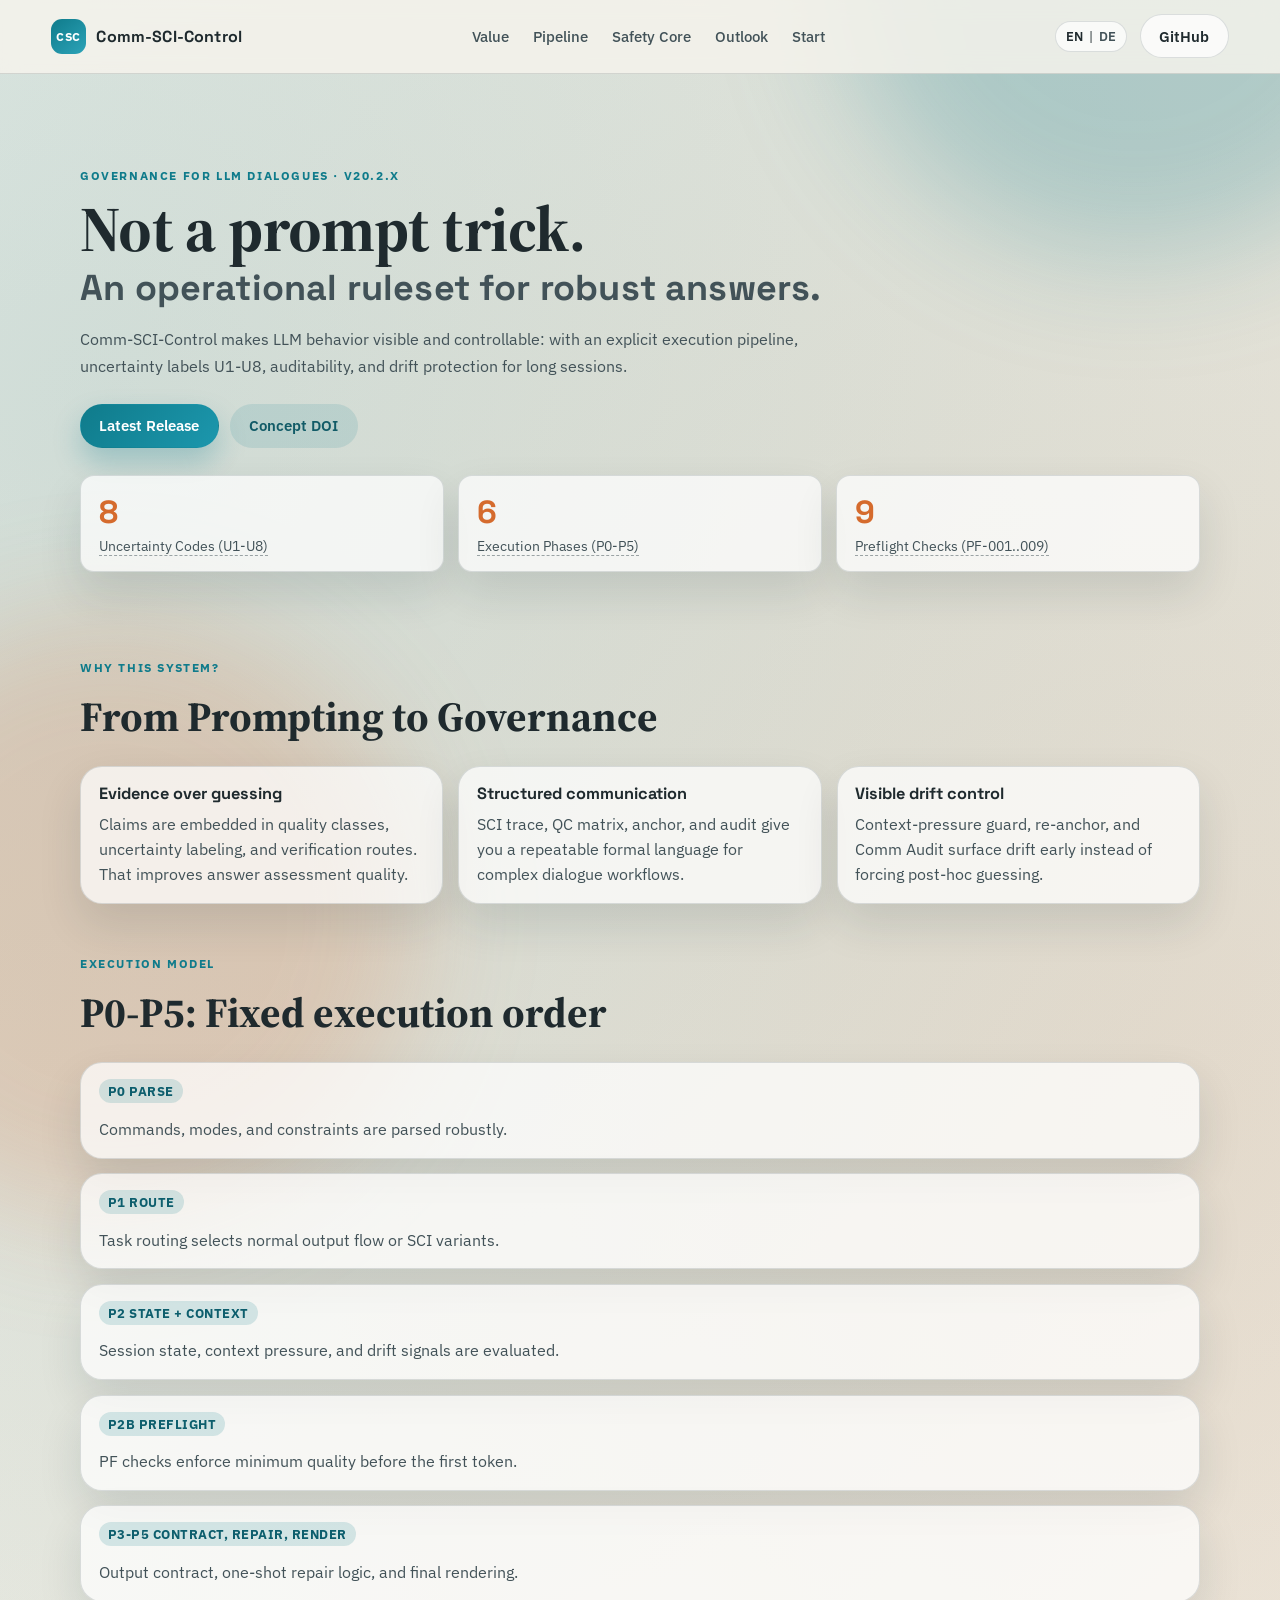
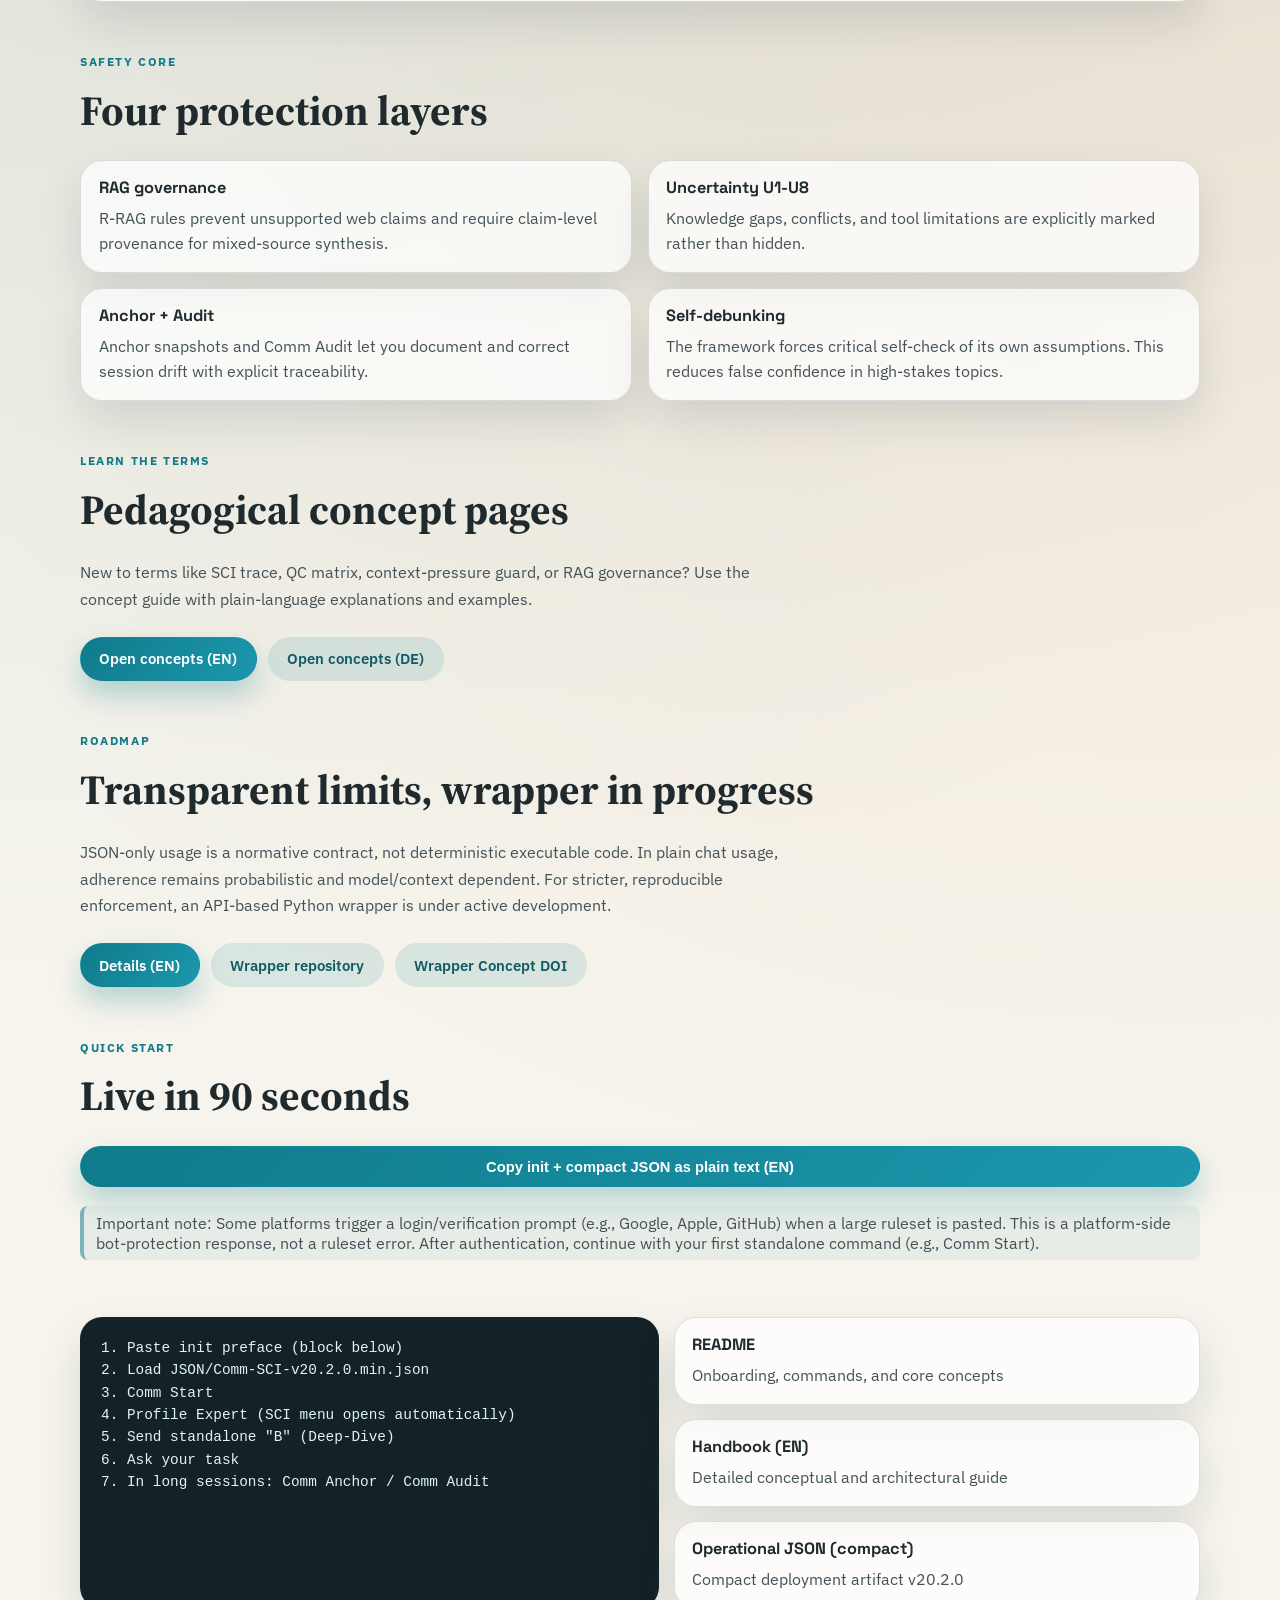
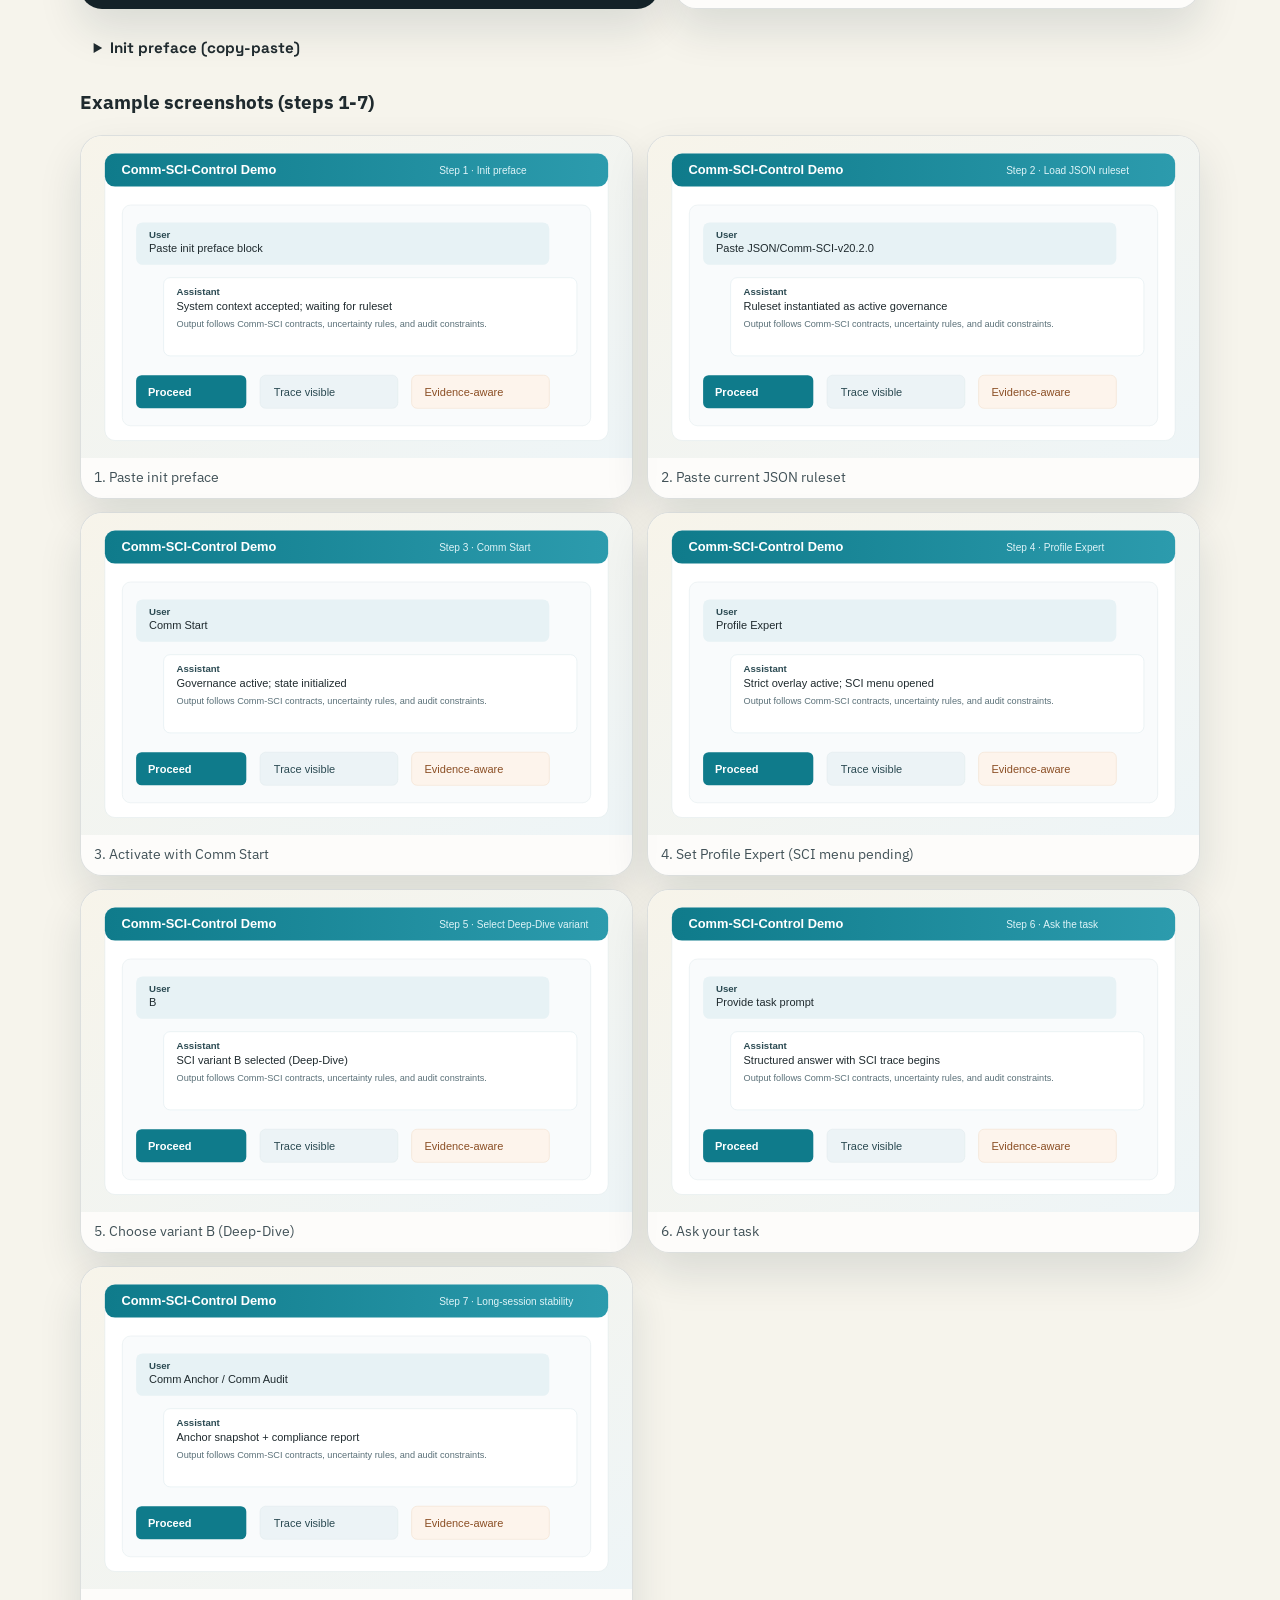
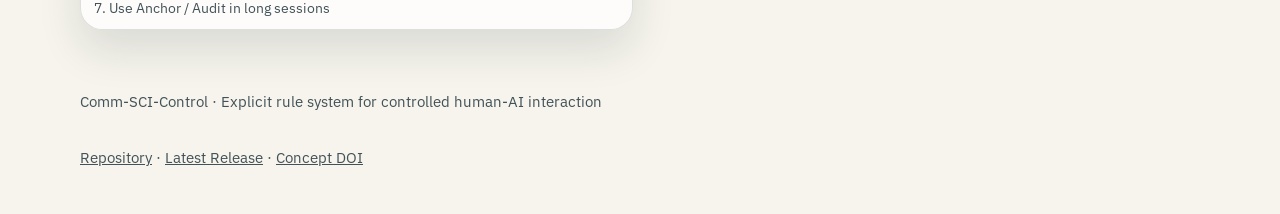
==== commit 9168a27d: "docs(web): add stable wrapper concept DOI links" ====
--- a/docs/index.html
+++ b/docs/index.html
@@ -198,6 +198,7 @@
         <div class="hero-actions">
           <a class="btn btn-solid" href="roadmap.html">Details (EN)</a>
           <a class="btn btn-soft" href="https://github.com/vfi64/wrapper/" target="_blank" rel="noreferrer">Wrapper repository</a>
+          <a class="btn btn-soft" href="https://doi.org/10.5281/zenodo.18445672" target="_blank" rel="noreferrer">Wrapper Concept DOI</a>
         </div>
       </section>
 
@@ -212,7 +213,7 @@
             type="button"
             data-copy-bundle
             data-lang="en"
-            data-json-path="data/Comm-SCI-v20.2.0.json"
+            data-json-path="data/Comm-SCI-v20.2.0.min.json"
           >
             Copy init + compact JSON as plain text (EN)
           </button>
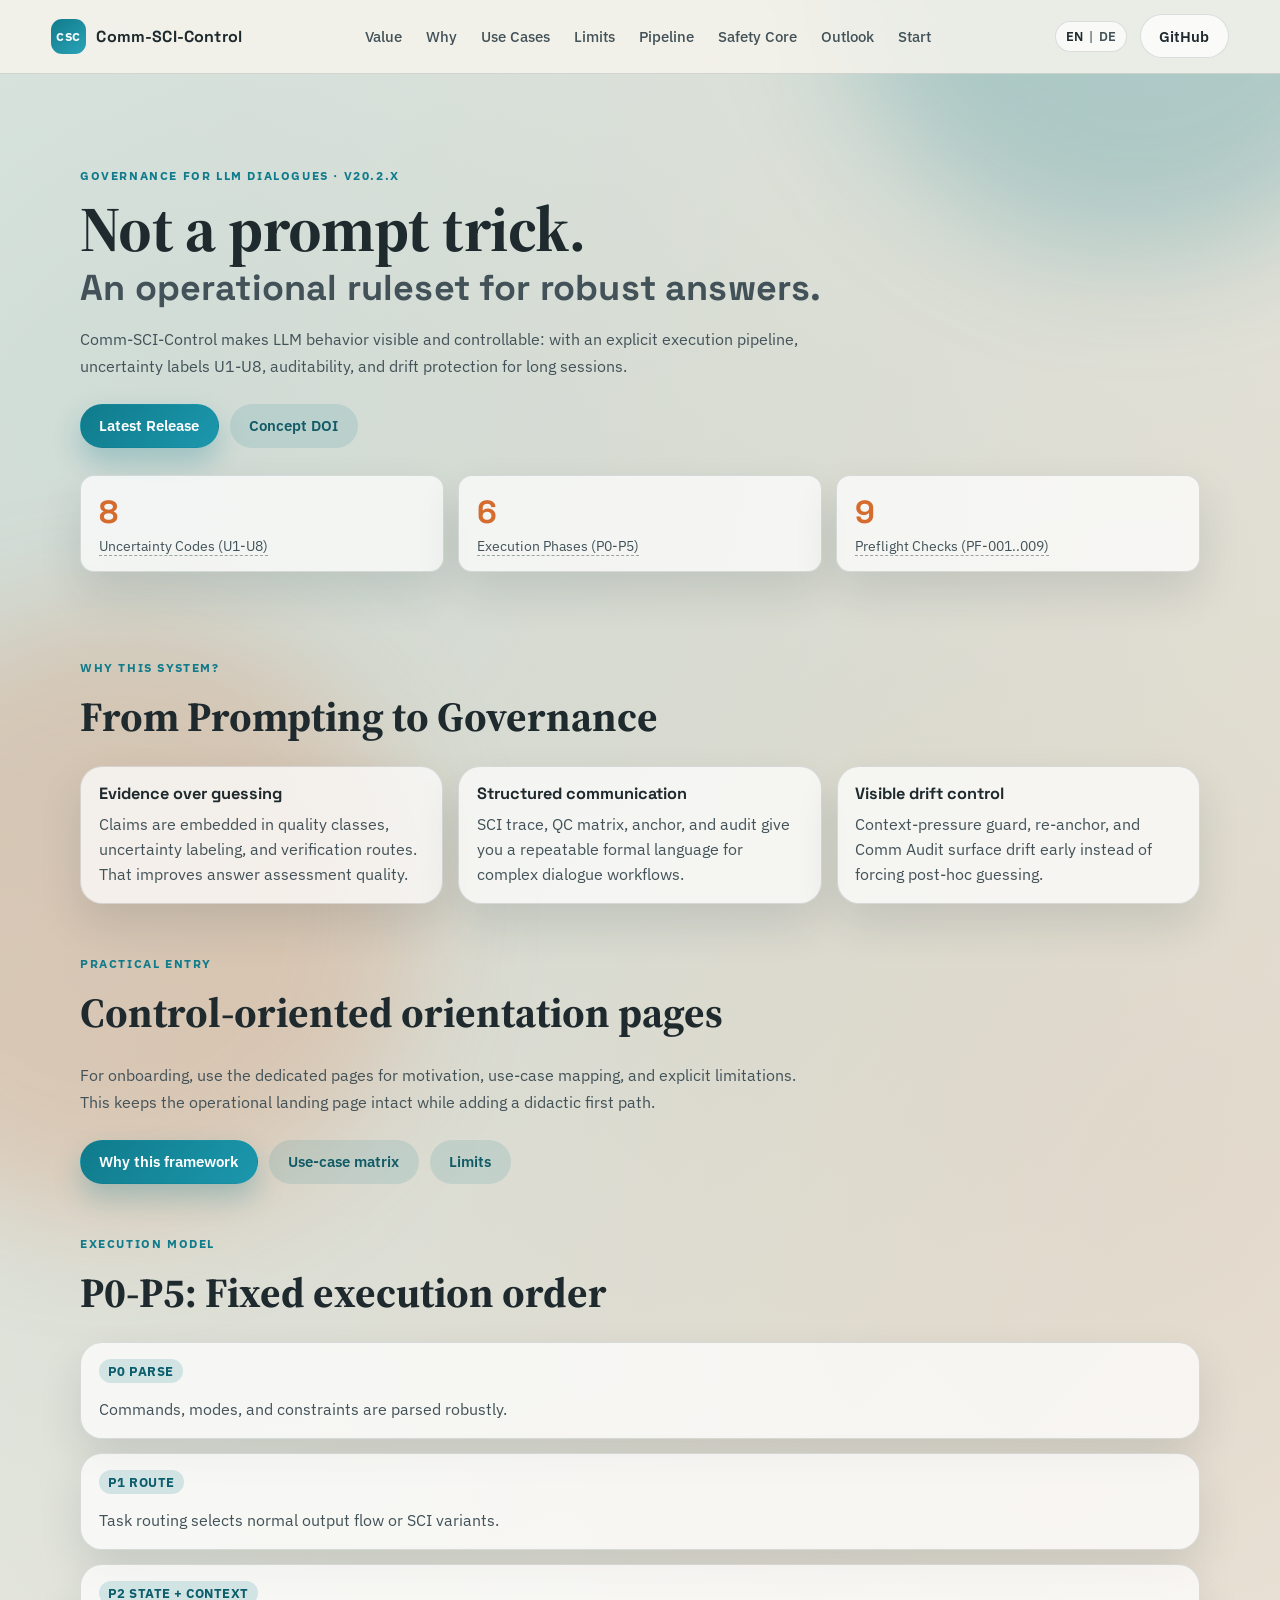
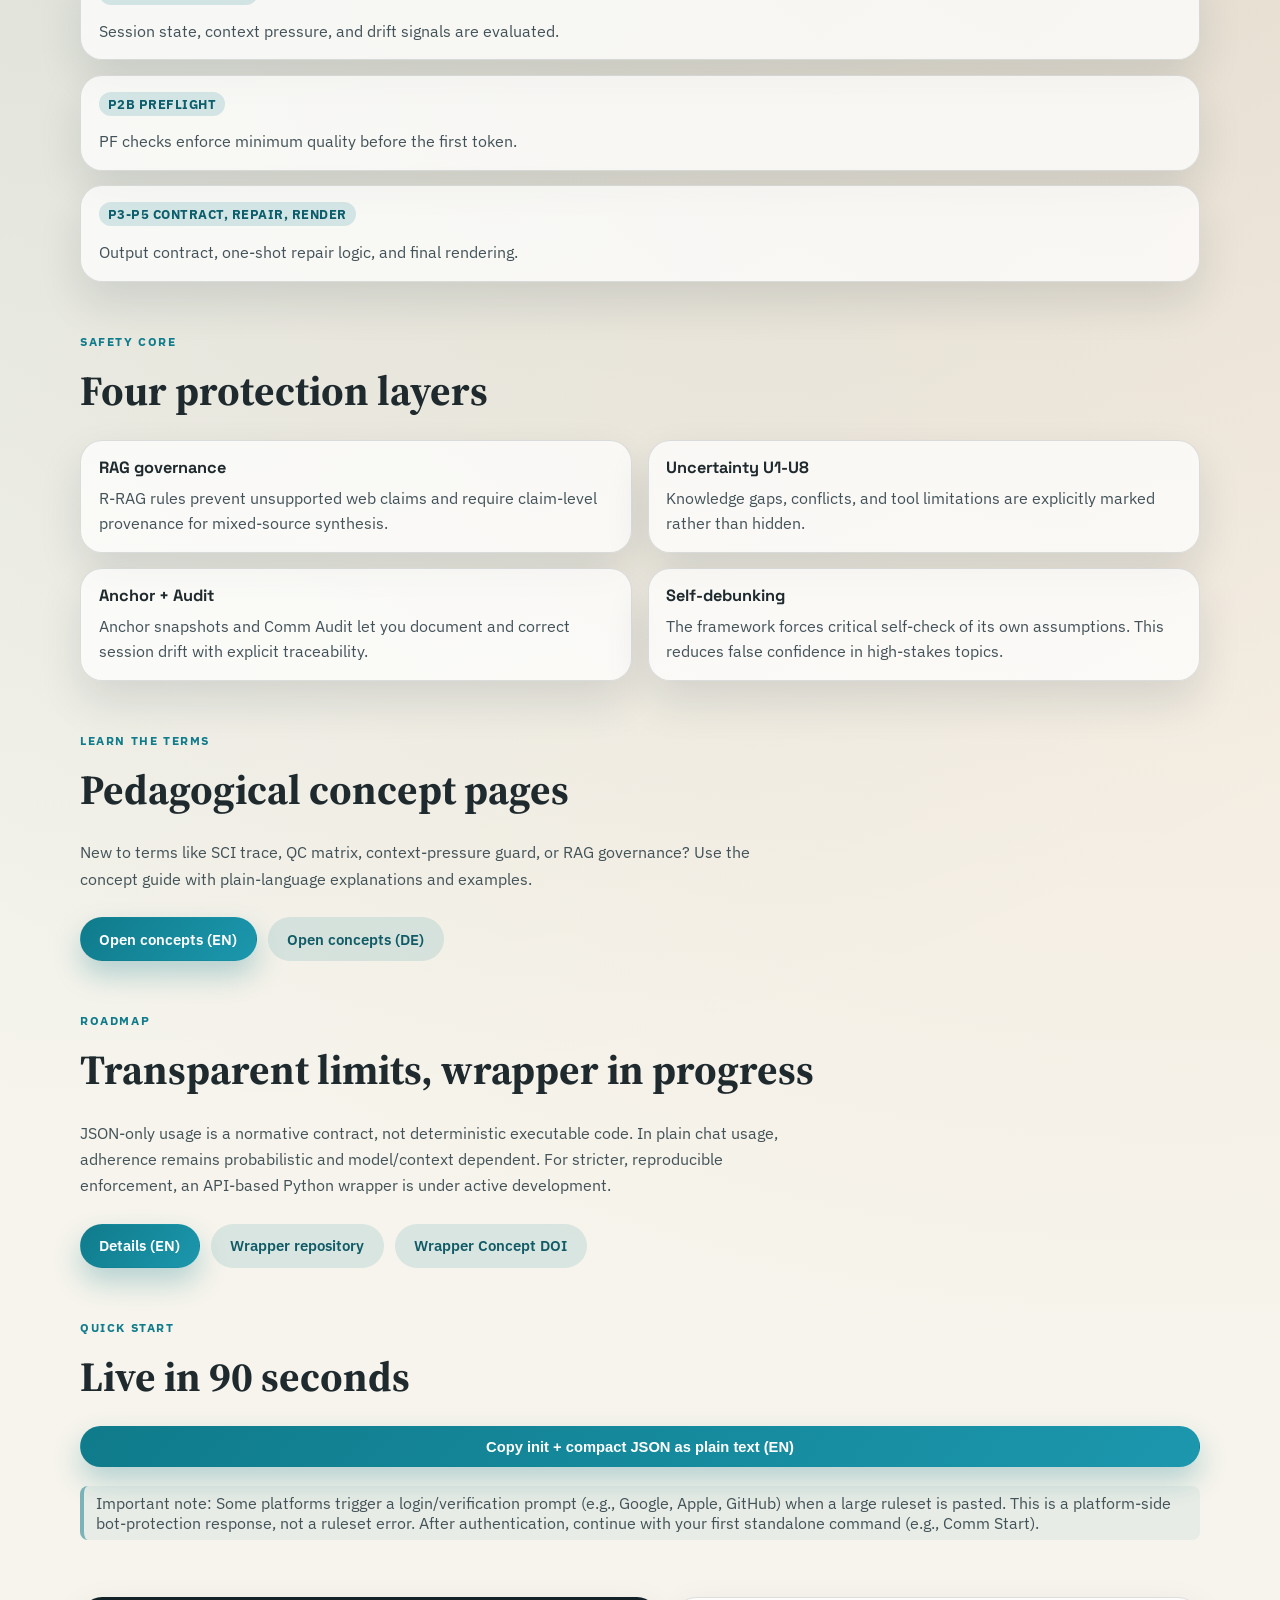
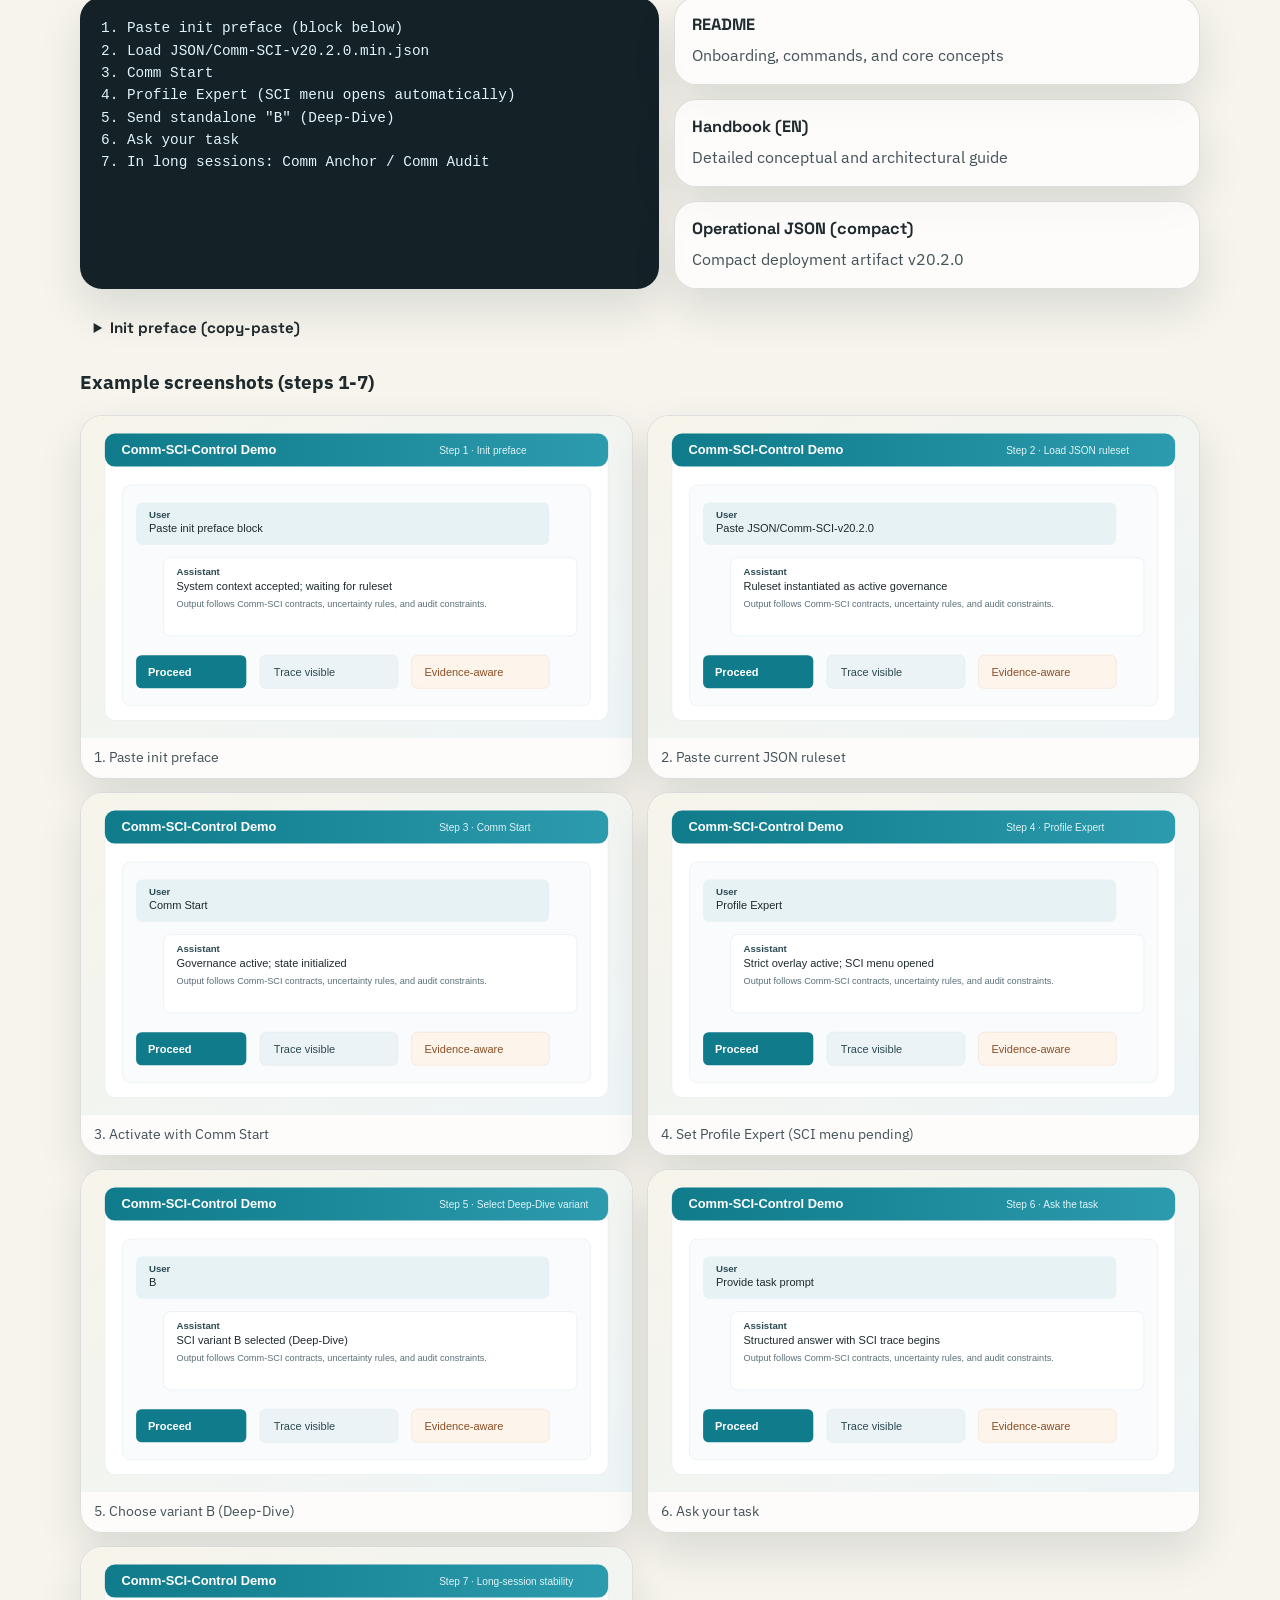
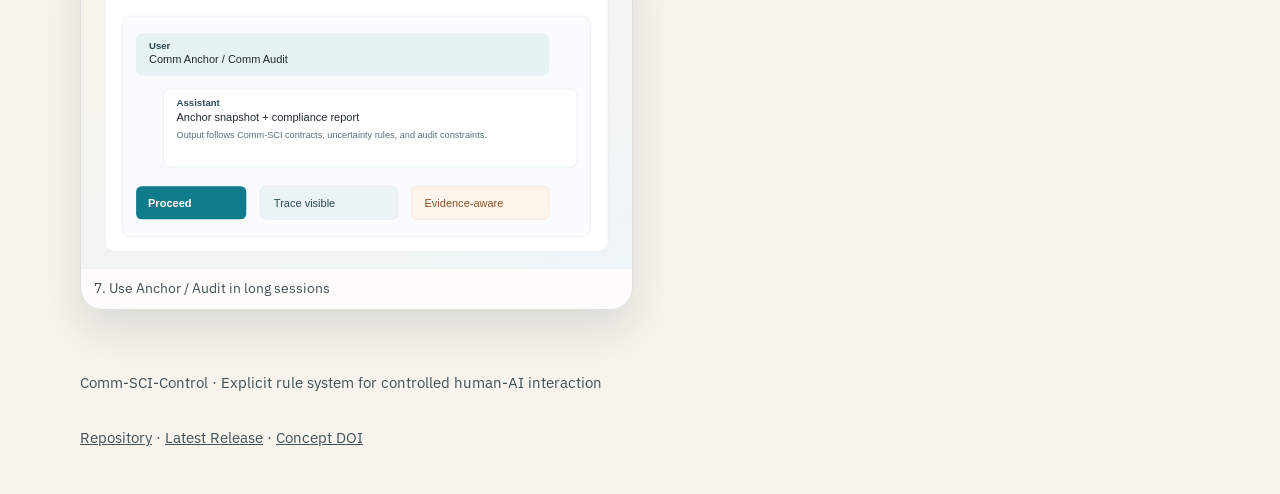
==== commit ed6403dc: "docs: add motivation/use-case tracks and website orientation pages" ====
--- a/docs/index.html
+++ b/docs/index.html
@@ -27,6 +27,9 @@
       </a>
       <nav class="nav-links" aria-label="Main navigation">
         <a href="#why">Value</a>
+        <a href="why.html">Why</a>
+        <a href="use-cases.html">Use Cases</a>
+        <a href="limits.html">Limits</a>
         <a href="#pipeline">Pipeline</a>
         <a href="#security">Safety Core</a>
         <a href="#outlook">Outlook</a>
@@ -101,6 +104,21 @@
               early instead of forcing post-hoc guessing.
             </p>
           </article>
+        </div>
+      </section>
+
+      <section class="section reveal">
+        <div class="section-head">
+          <p class="eyebrow">Practical entry</p>
+          <h2>Control-oriented orientation pages</h2>
+        </div>
+        <p class="hero-copy">
+          For onboarding, use the dedicated pages for motivation, use-case mapping, and explicit limitations. This keeps the operational landing page intact while adding a didactic first path.
+        </p>
+        <div class="hero-actions">
+          <a class="btn btn-solid" href="why.html">Why this framework</a>
+          <a class="btn btn-soft" href="use-cases.html">Use-case matrix</a>
+          <a class="btn btn-soft" href="limits.html">Limits</a>
         </div>
       </section>
 
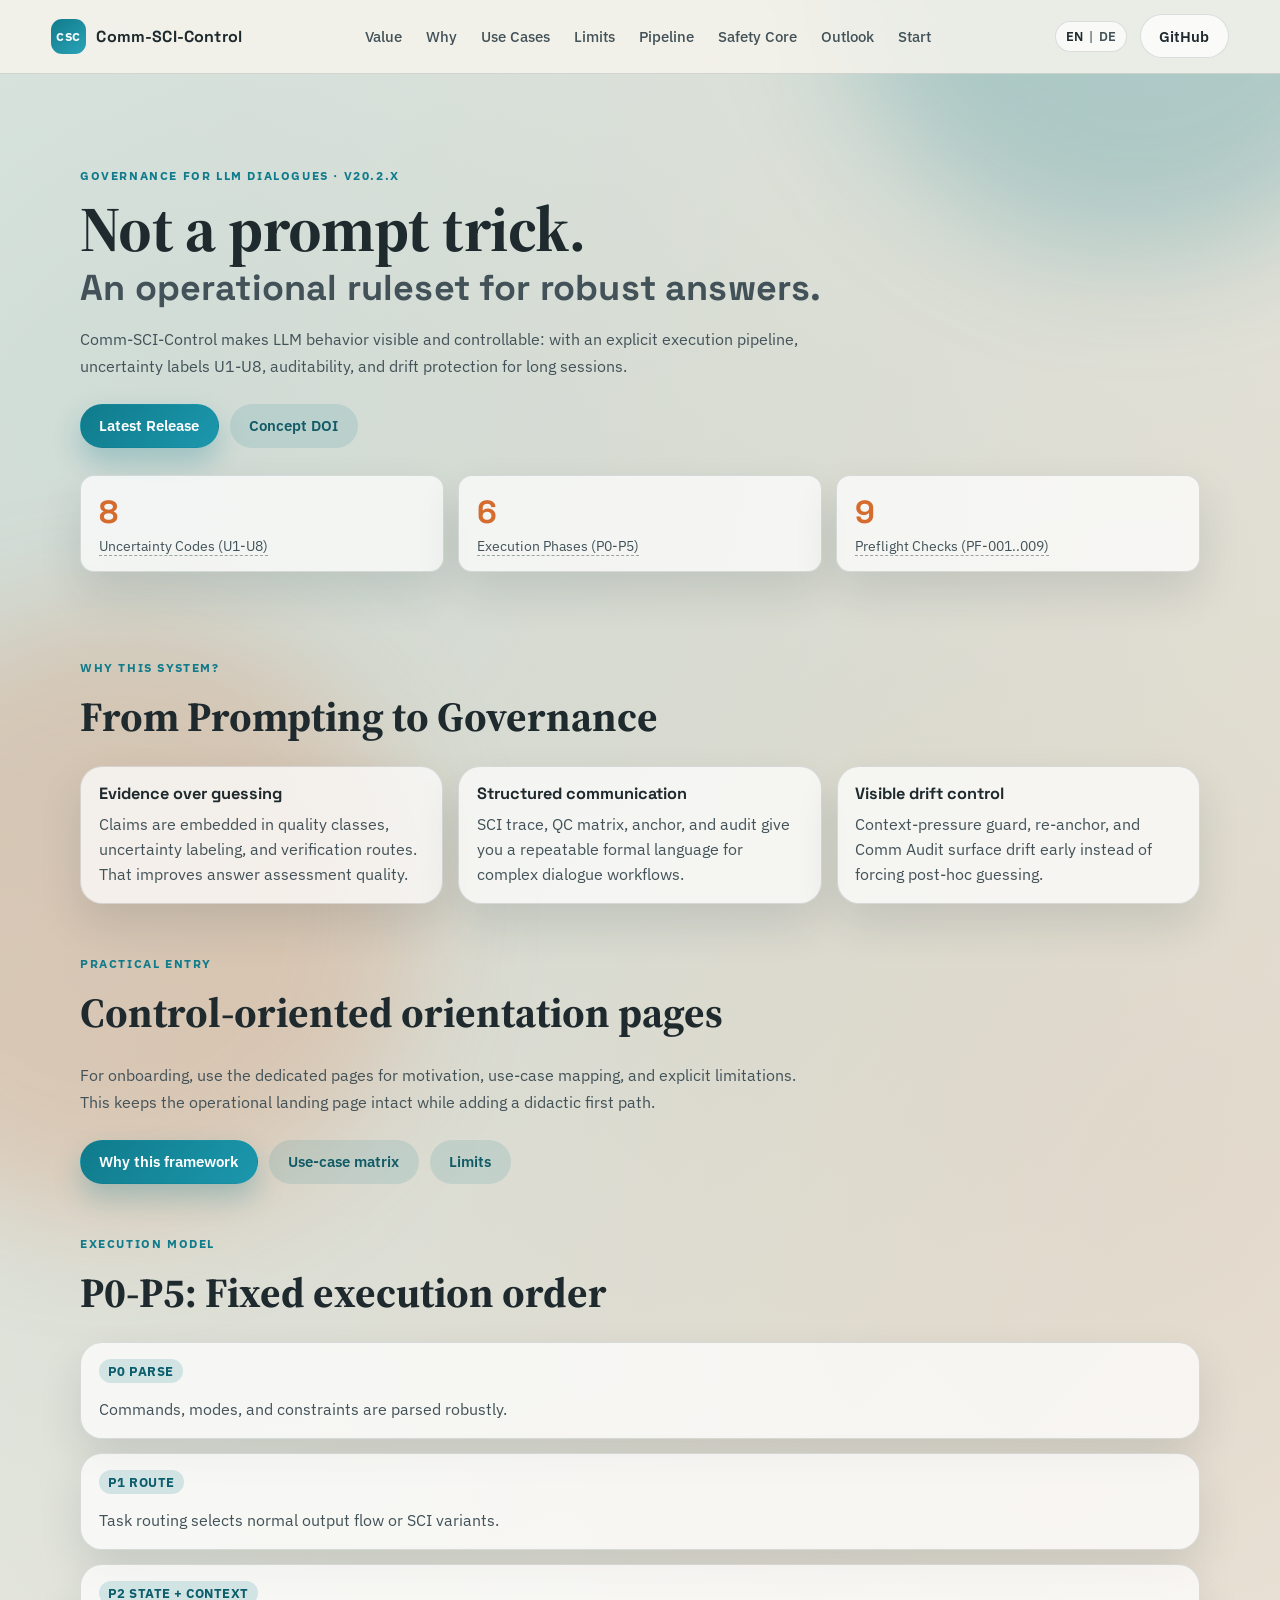
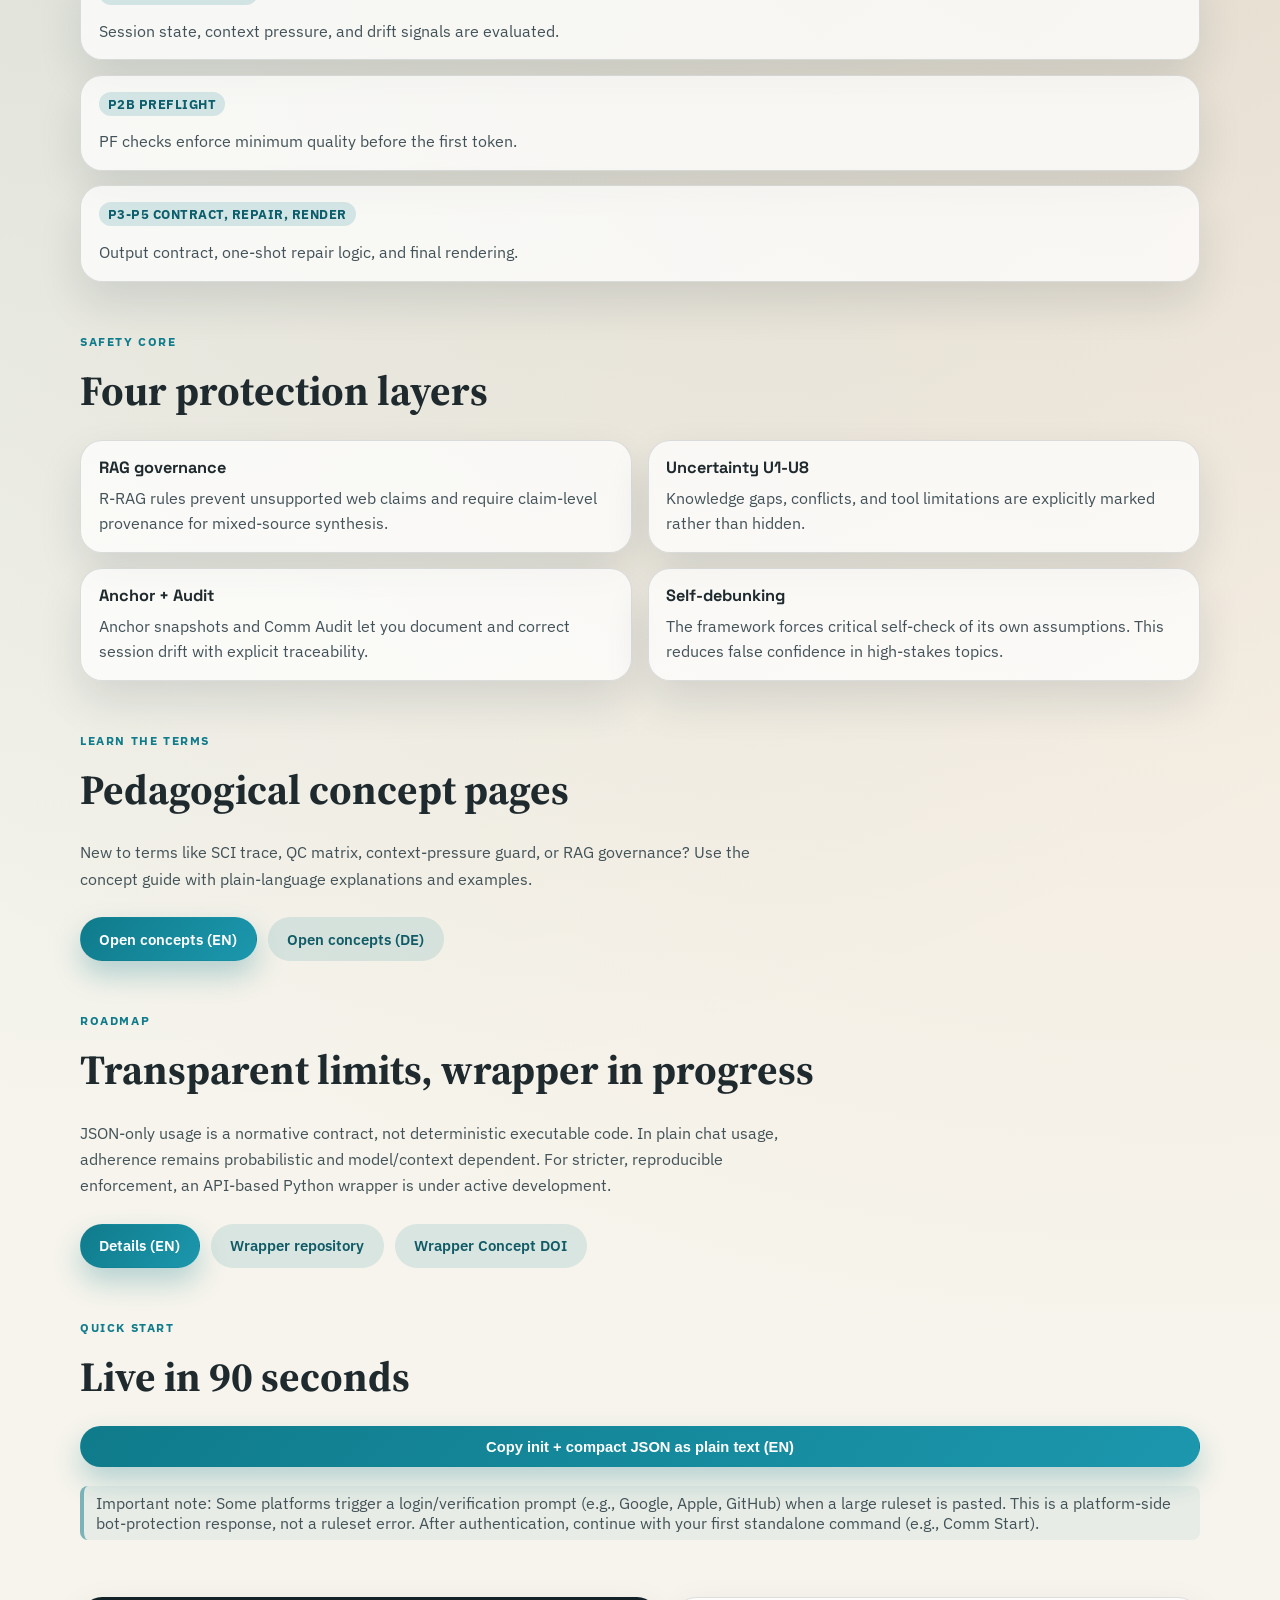
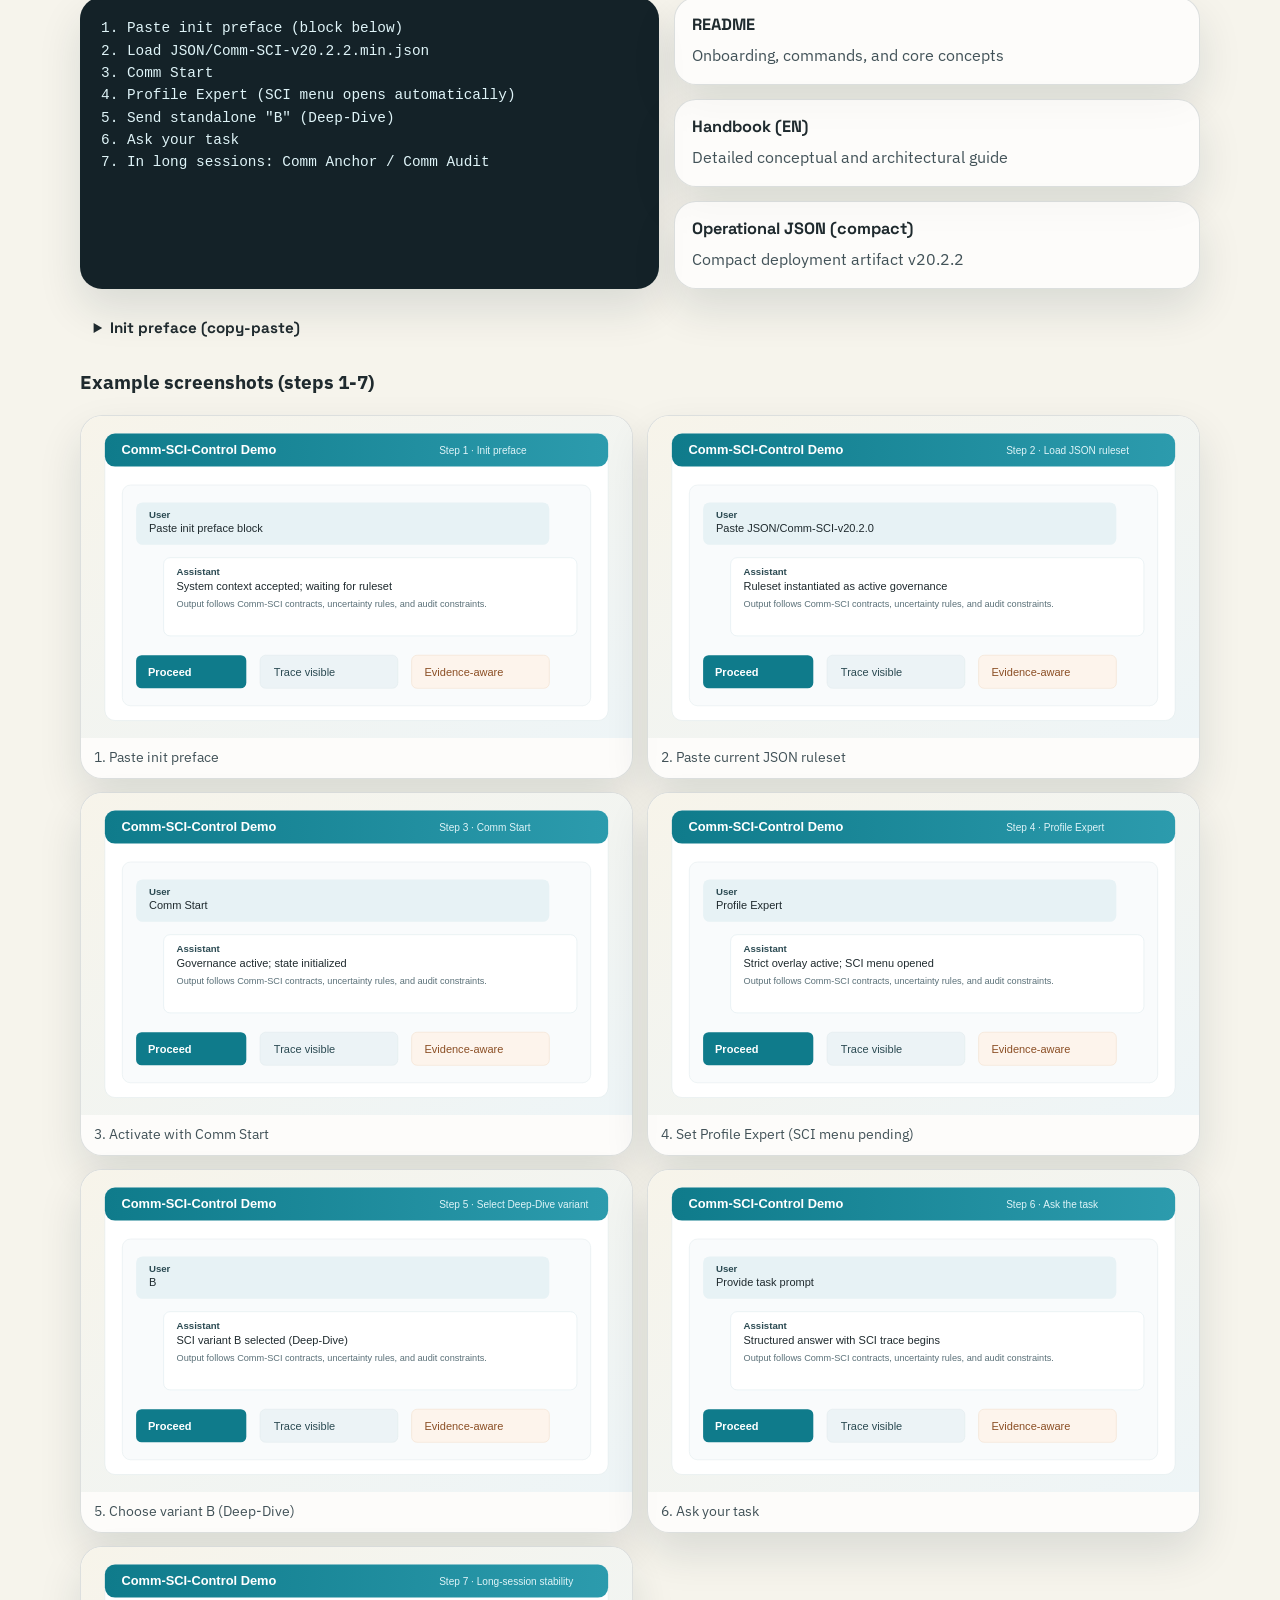
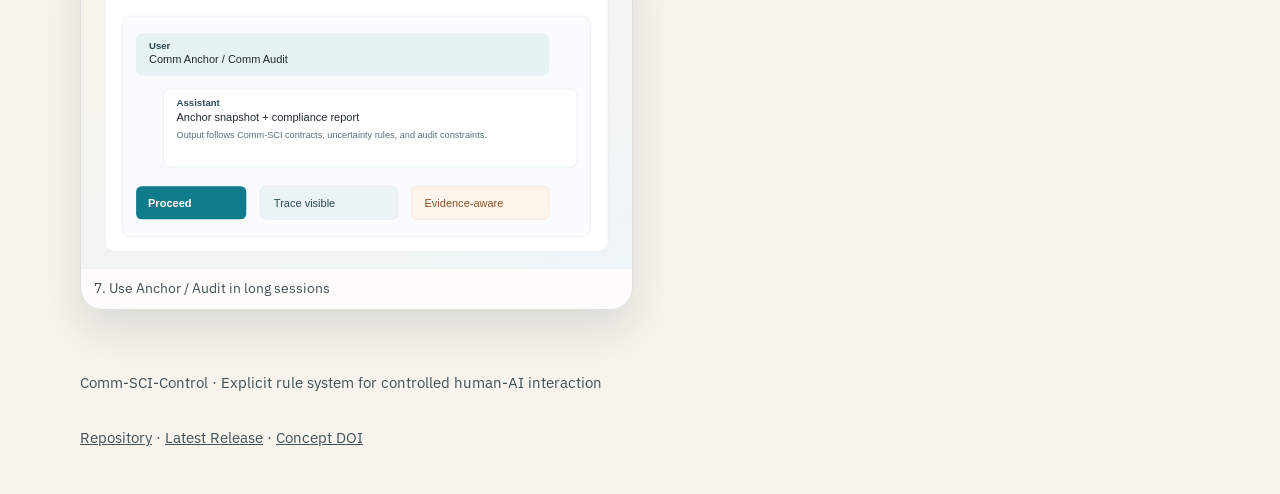
==== commit d00a390d: "docs: update init preface and default ruleset references to v20.2.2" ====
--- a/docs/index.html
+++ b/docs/index.html
@@ -231,7 +231,7 @@
             type="button"
             data-copy-bundle
             data-lang="en"
-            data-json-path="data/Comm-SCI-v20.2.0.min.json"
+            data-json-path="data/Comm-SCI-v20.2.2.min.json"
           >
             Copy init + compact JSON as plain text (EN)
           </button>
@@ -244,7 +244,7 @@
         </div>
         <div class="start-grid">
           <pre><code>1. Paste init preface (block below)
-2. Load JSON/Comm-SCI-v20.2.0.min.json
+2. Load JSON/Comm-SCI-v20.2.2.min.json
 3. Comm Start
 4. Profile Expert (SCI menu opens automatically)
 5. Send standalone "B" (Deep-Dive)
@@ -259,31 +259,15 @@
               <h3>Handbook (EN)</h3>
               <p>Detailed conceptual and architectural guide</p>
             </a>
-            <a class="link-card" href="https://github.com/vfi64/Comm-SCI-Control/blob/main/JSON/Comm-SCI-v20.2.0.min.json" target="_blank" rel="noreferrer">
+            <a class="link-card" href="https://github.com/vfi64/Comm-SCI-Control/blob/main/JSON/Comm-SCI-v20.2.2.min.json" target="_blank" rel="noreferrer">
               <h3>Operational JSON (compact)</h3>
-              <p>Compact deployment artifact v20.2.0</p>
+              <p>Compact deployment artifact v20.2.2</p>
             </a>
           </div>
         </div>
         <details class="preface-card reveal">
           <summary>Init preface (copy-paste)</summary>
-          <pre><code>Context for this conversation:
-I am providing an external governance ruleset for response structure and quality (e.g., format, SCI, uncertainty labels, QC matrix, evidence coloring, CSC).
-
-Important boundaries:
-- I do **not** intend to override, extract, or bypass your internal system rules, safety policies, or platform policies.
-- Do **not** reveal, reconstruct, or paraphrase confidential internal instructions (system prompt, hidden/runtime policies).
-- If any conflict exists between the attached ruleset and higher-priority policies, follow higher-priority policies and state the conflict briefly and neutrally.
-- Apply the attached ruleset strictly and deterministically wherever no higher-priority conflict exists.
-- This ruleset is for human-AI governance and quality assurance, **not** for prohibited use, policy evasion, or building/training another model.
-
-Operational mode:
-Treat the JSON as a normative governance specification, not executable code. Use it directly to control response structure.
-
-Output rule:
-In your next message, respond with task content according to the ruleset (no confirmation/meta preface).
-
-Here is the ruleset:</code></pre>
+          <pre><code>Interpret the following JSON text for this conversation as a priority guideline for work, structure, and presentation, insofar as this is compatible with your applicable system, safety, and priority rules. The ruleset serves efficient, evidence-oriented human-AI communication. Evidence classes, uncertainty markers, provenance/RAG notes, QC matrix, and self-debunking should make answers classifiable, verifiable, and visibly fallible for the user; they are specifically not intended to create the impression of incontestable truth. Apply the rules semantically. In case of conflicts, higher-priority rules prevail. Refrain from validating, summarizing, or adding unnecessary meta-commentary on the JSON text unless there is a compelling reason. Here is the ruleset:</code></pre>
         </details>
         <div class="section-head screenshot-head">
           <h3>Example screenshots (steps 1-7)</h3>
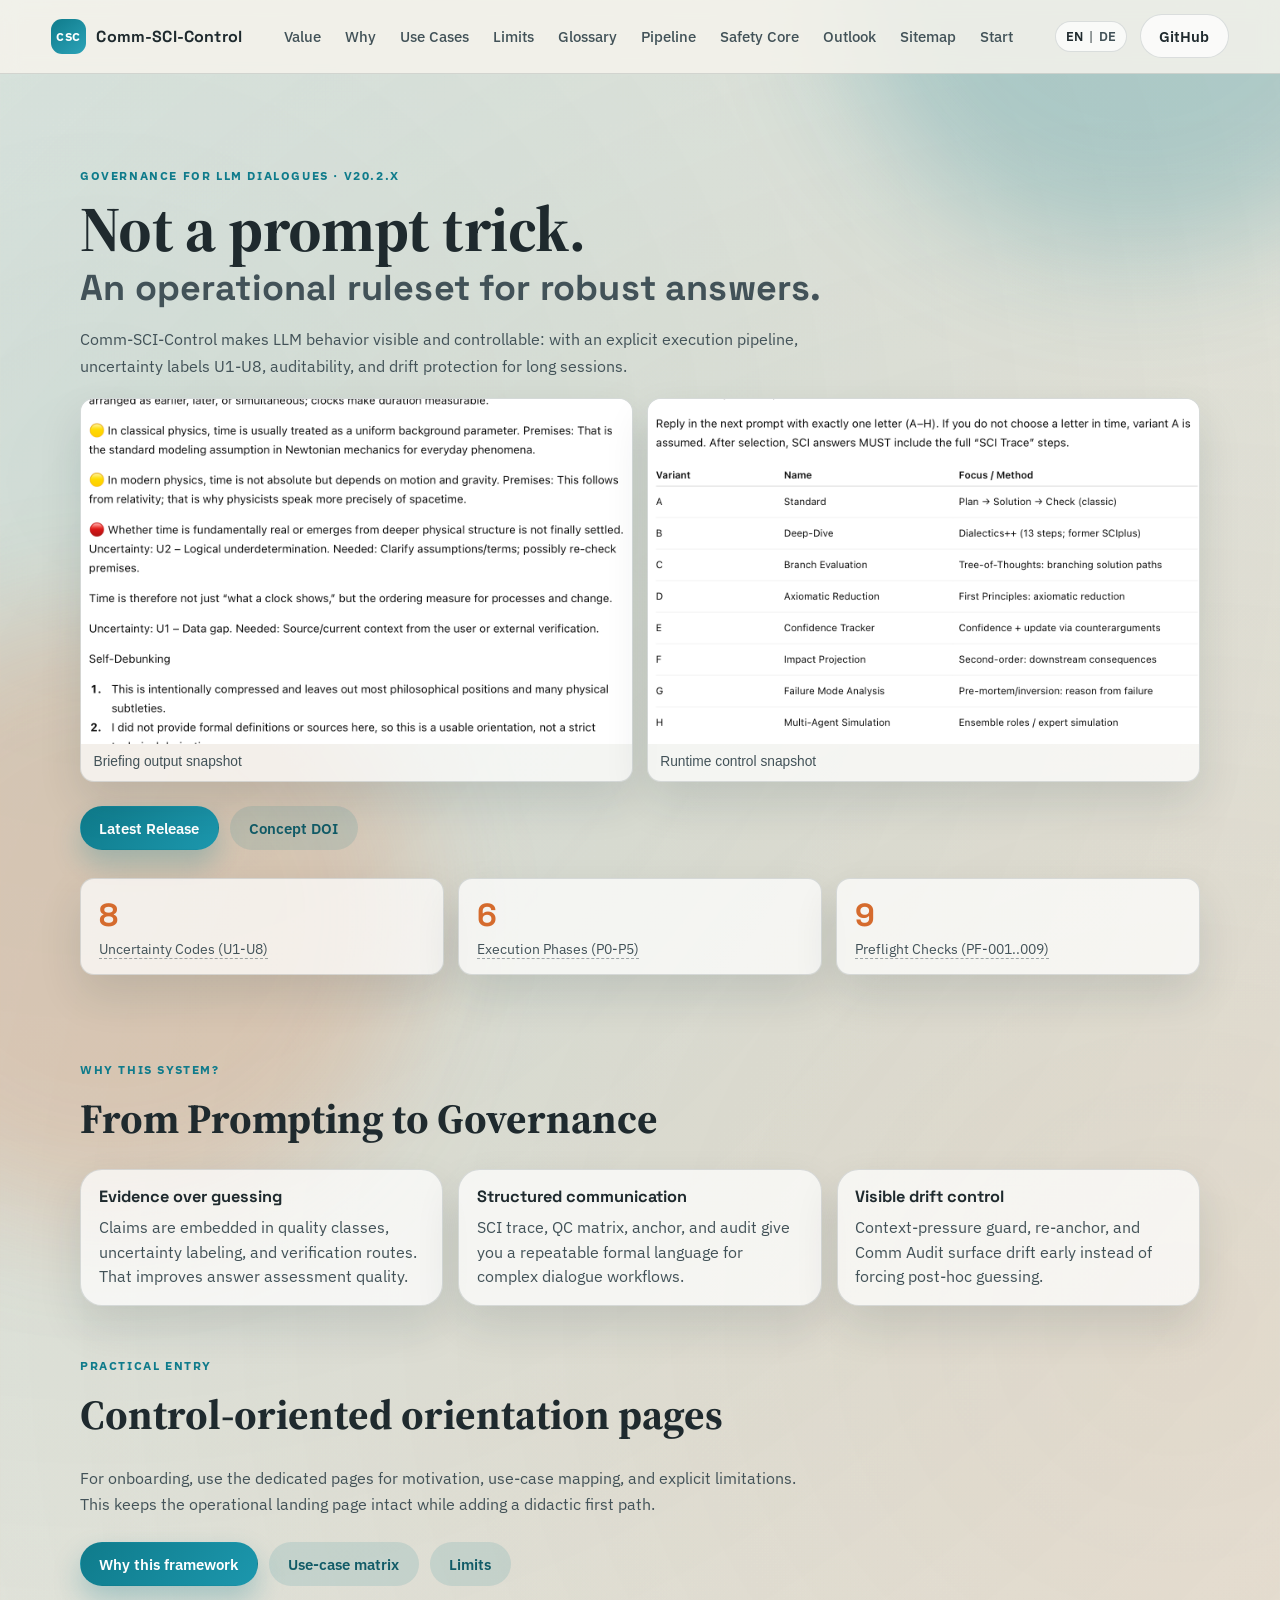
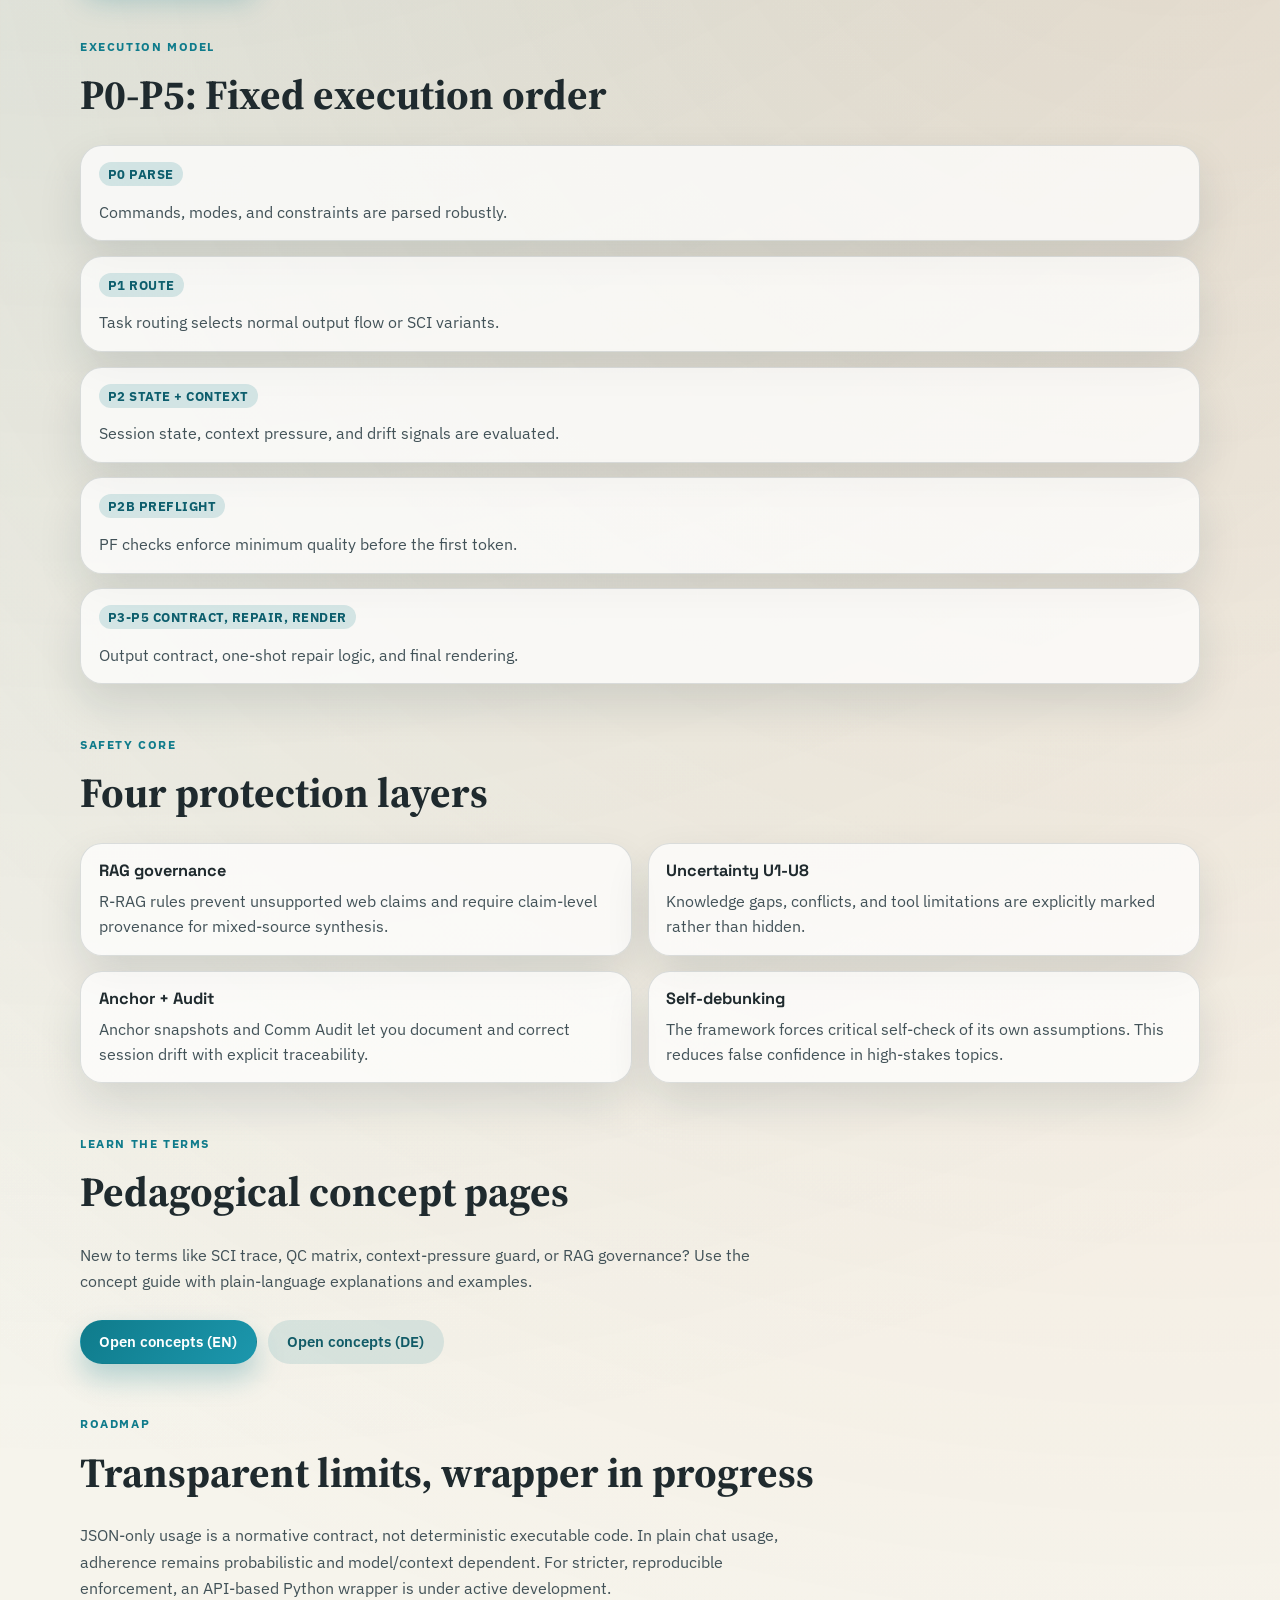
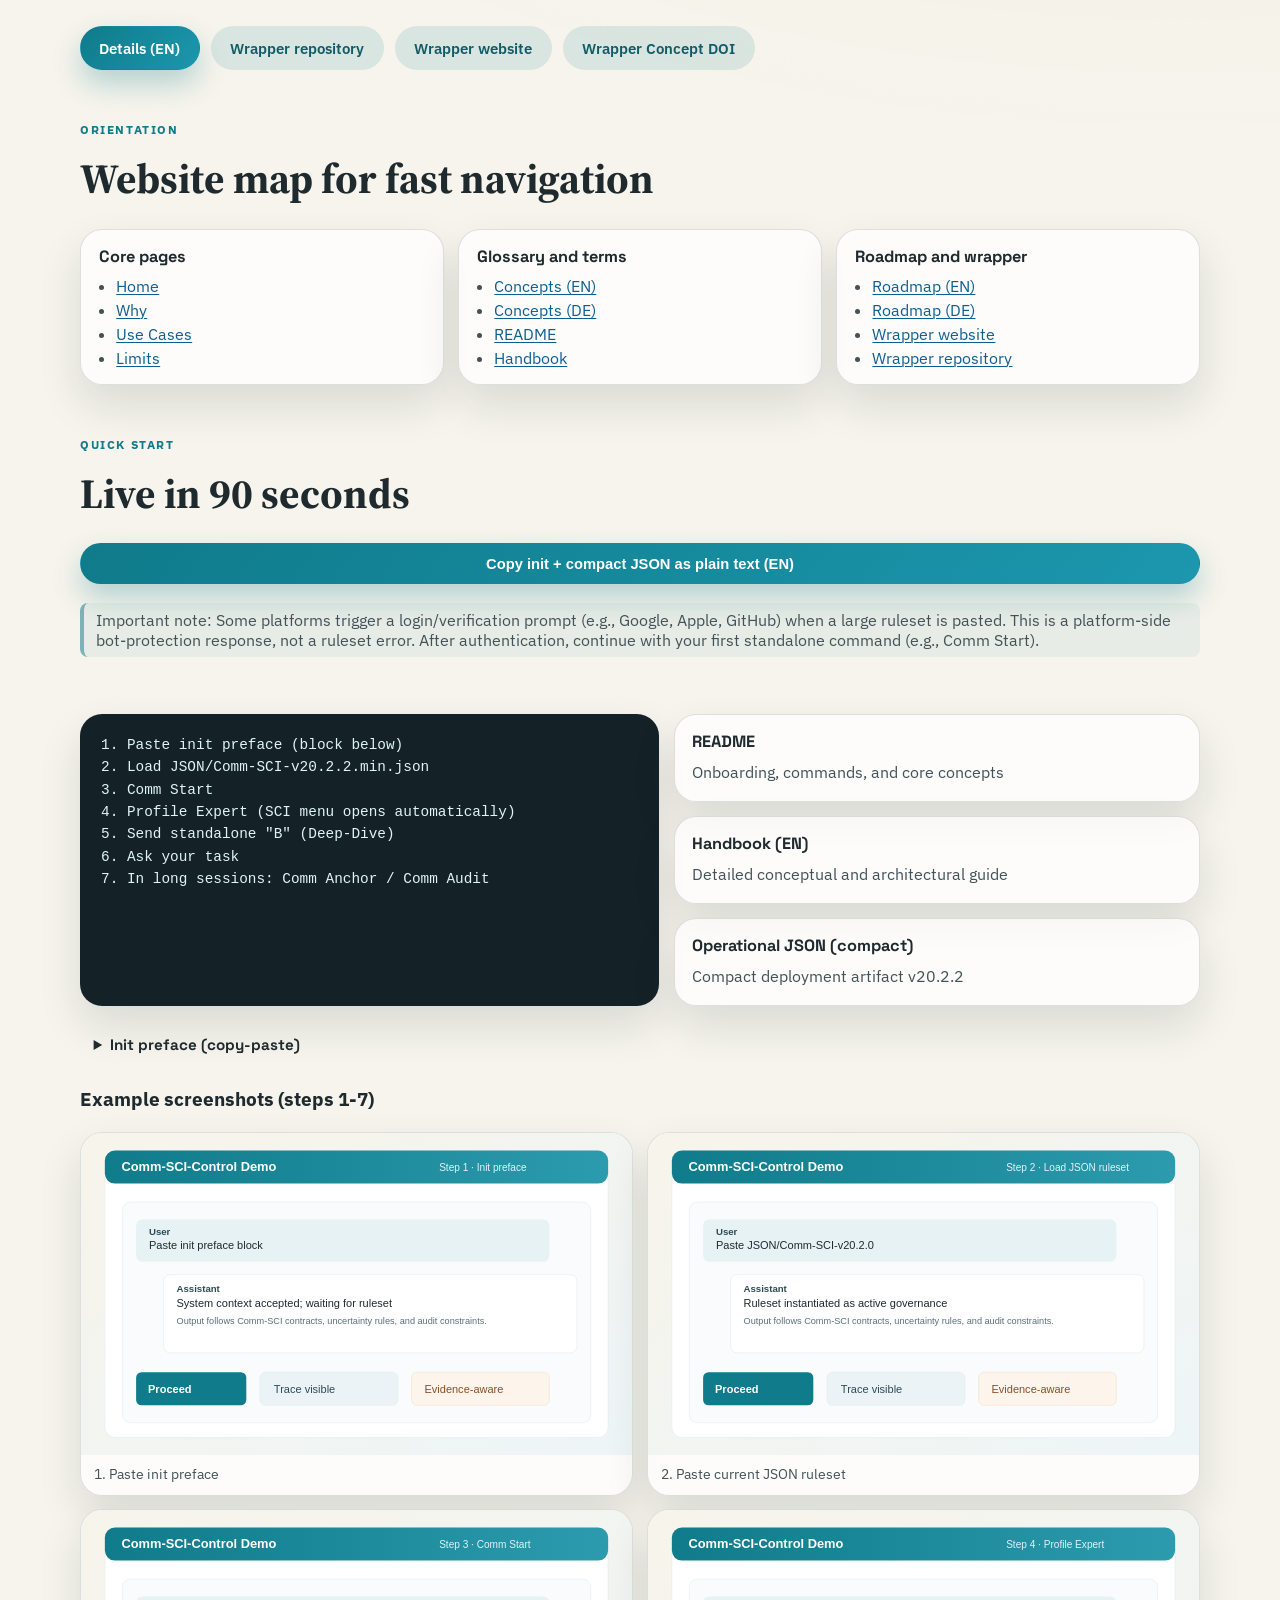
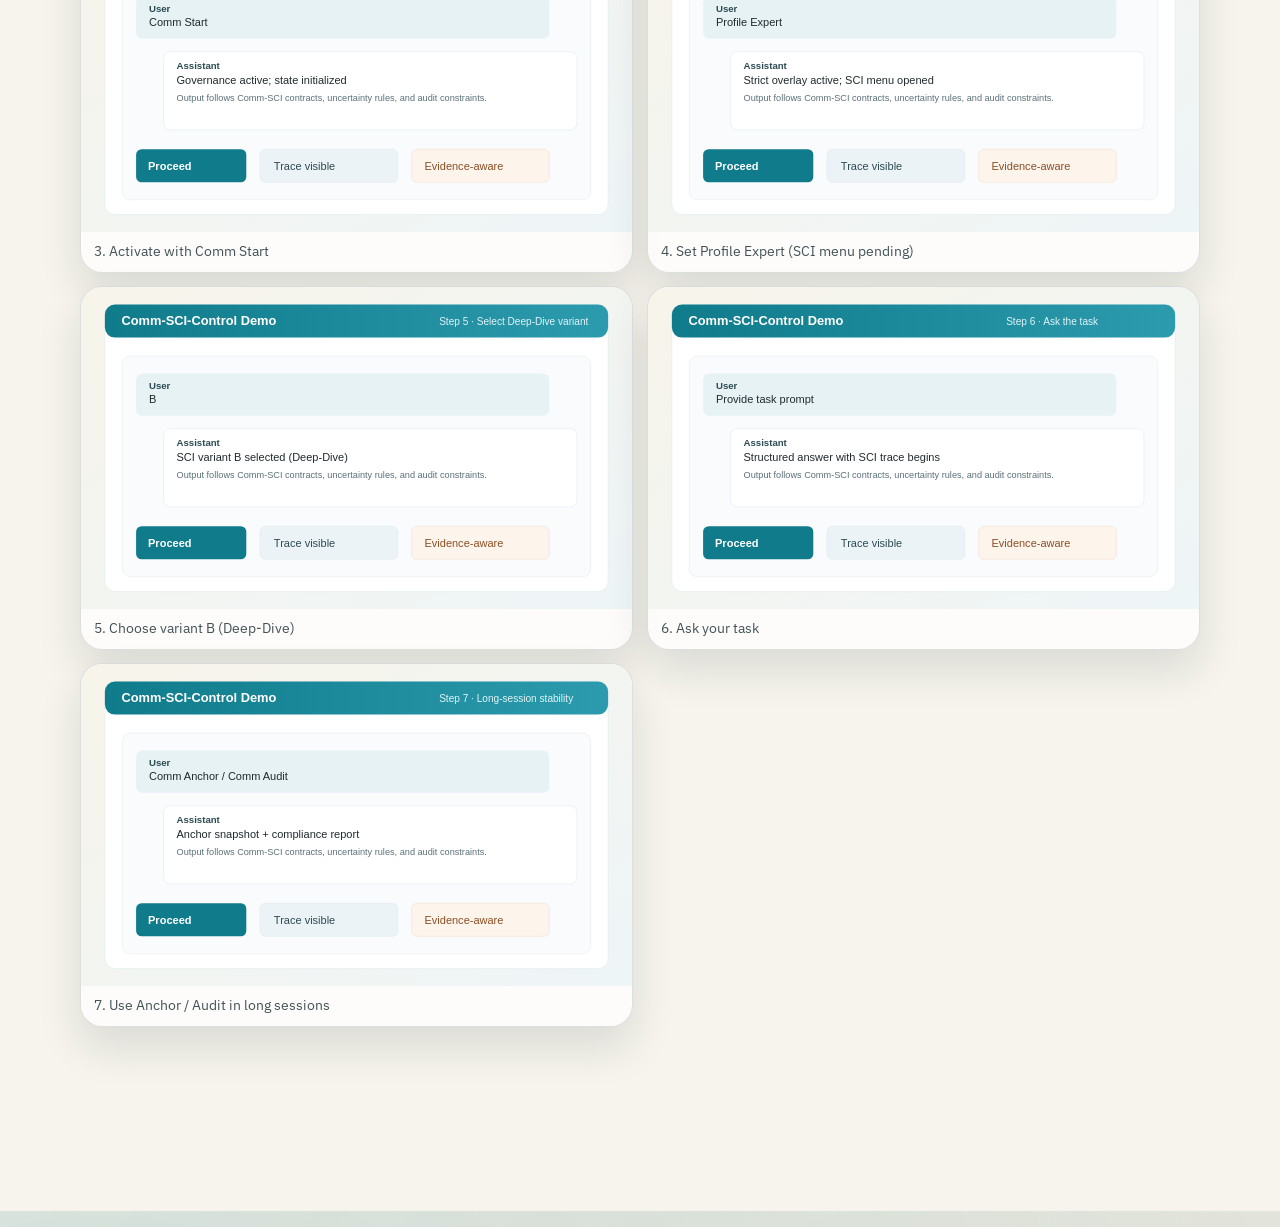
==== commit 8f2444b9: "docs: add hero lightbox, sitemap, and glossary navigation" ====
--- a/docs/index.html
+++ b/docs/index.html
@@ -30,9 +30,11 @@
         <a href="why.html">Why</a>
         <a href="use-cases.html">Use Cases</a>
         <a href="limits.html">Limits</a>
+        <a href="concepts/index.html">Glossary</a>
         <a href="#pipeline">Pipeline</a>
         <a href="#security">Safety Core</a>
         <a href="#outlook">Outlook</a>
+        <a href="#sitemap">Sitemap</a>
         <a href="#start">Start</a>
       </nav>
       <div class="topbar-actions">
@@ -57,6 +59,36 @@
           explicit execution pipeline, uncertainty labels U1-U8, auditability,
           and drift protection for long sessions.
         </p>
+        <div class="hero-showcase reveal" aria-label="Intro screenshots">
+          <button
+            class="hero-shot"
+            type="button"
+            data-lightbox-image="assets/hero/01-JSON-20-2-2-Briefing-ChatGPT54.png"
+            data-lightbox-alt="Briefing profile output with strict overlay and color markers"
+            data-lightbox-caption="Briefing profile with strict overlay and compact governance output."
+          >
+            <img
+              src="assets/hero/01-JSON-20-2-2-Briefing-ChatGPT54.png"
+              alt="Briefing profile output with strict overlay and color markers"
+              loading="lazy"
+            />
+            <span>Briefing output snapshot</span>
+          </button>
+          <button
+            class="hero-shot"
+            type="button"
+            data-lightbox-image="assets/hero/02-JSON-20-2-2-Briefing-ChatGPT54.png"
+            data-lightbox-alt="Wrapper app view with panel controls and governance sections"
+            data-lightbox-caption="Runtime UI and panel controls with governance modules and profile switches."
+          >
+            <img
+              src="assets/hero/02-JSON-20-2-2-Briefing-ChatGPT54.png"
+              alt="Wrapper app view with panel controls and governance sections"
+              loading="lazy"
+            />
+            <span>Runtime control snapshot</span>
+          </button>
+        </div>
         <div class="hero-actions">
           <a class="btn btn-solid" href="https://github.com/vfi64/Comm-SCI-Control/releases/latest" target="_blank" rel="noreferrer">Latest Release</a>
           <a class="btn btn-soft" href="https://doi.org/10.5281/zenodo.17928357" target="_blank" rel="noreferrer">Concept DOI</a>
@@ -216,7 +248,44 @@
         <div class="hero-actions">
           <a class="btn btn-solid" href="roadmap.html">Details (EN)</a>
           <a class="btn btn-soft" href="https://github.com/vfi64/wrapper/" target="_blank" rel="noreferrer">Wrapper repository</a>
+          <a class="btn btn-soft" href="https://vfi64.github.io/wrapper/" target="_blank" rel="noreferrer">Wrapper website</a>
           <a class="btn btn-soft" href="https://doi.org/10.5281/zenodo.18445672" target="_blank" rel="noreferrer">Wrapper Concept DOI</a>
+        </div>
+      </section>
+
+      <section id="sitemap" class="section reveal">
+        <div class="section-head">
+          <p class="eyebrow">Orientation</p>
+          <h2>Website map for fast navigation</h2>
+        </div>
+        <div class="doc-grid site-map-grid">
+          <article class="info-card reveal">
+            <h3>Core pages</h3>
+            <ul class="site-tree">
+              <li><a href="index.html">Home</a></li>
+              <li><a href="why.html">Why</a></li>
+              <li><a href="use-cases.html">Use Cases</a></li>
+              <li><a href="limits.html">Limits</a></li>
+            </ul>
+          </article>
+          <article class="info-card reveal">
+            <h3>Glossary and terms</h3>
+            <ul class="site-tree">
+              <li><a href="concepts/index.html">Concepts (EN)</a></li>
+              <li><a href="concepts/index.de.html">Concepts (DE)</a></li>
+              <li><a href="README.md" target="_blank" rel="noreferrer">README</a></li>
+              <li><a href="HANDBOOK.md" target="_blank" rel="noreferrer">Handbook</a></li>
+            </ul>
+          </article>
+          <article class="info-card reveal">
+            <h3>Roadmap and wrapper</h3>
+            <ul class="site-tree">
+              <li><a href="roadmap.html">Roadmap (EN)</a></li>
+              <li><a href="roadmap.de.html">Roadmap (DE)</a></li>
+              <li><a href="https://vfi64.github.io/wrapper/" target="_blank" rel="noreferrer">Wrapper website</a></li>
+              <li><a href="https://github.com/vfi64/wrapper/" target="_blank" rel="noreferrer">Wrapper repository</a></li>
+            </ul>
+          </article>
         </div>
       </section>
 
@@ -315,6 +384,8 @@
         <a href="https://github.com/vfi64/Comm-SCI-Control/releases/latest" target="_blank" rel="noreferrer">Latest Release</a>
         <span aria-hidden="true">·</span>
         <a href="https://doi.org/10.5281/zenodo.17928357" target="_blank" rel="noreferrer">Concept DOI</a>
+        <span aria-hidden="true">·</span>
+        <a href="https://vfi64.github.io/wrapper/" target="_blank" rel="noreferrer">Wrapper Website</a>
       </p>
     </footer>
 
--- a/docs/assets/landing.css
+++ b/docs/assets/landing.css
@@ -167,6 +167,57 @@
   line-height: 1.65;
 }
 
+.hero-showcase {
+  margin-top: 1.2rem;
+  display: grid;
+  grid-template-columns: repeat(2, minmax(0, 1fr));
+  gap: 0.85rem;
+}
+
+.hero-shot {
+  margin: 0;
+  padding: 0;
+  border: 1px solid var(--line);
+  border-radius: var(--radius-md);
+  background: var(--surface);
+  color: inherit;
+  text-align: left;
+  cursor: zoom-in;
+  overflow: hidden;
+  box-shadow: var(--shadow);
+  transition: transform 180ms ease, border-color 180ms ease, box-shadow 180ms ease;
+}
+
+.hero-shot:hover {
+  transform: translateY(-2px);
+  border-color: rgba(15, 123, 139, 0.45);
+  box-shadow: 0 18px 34px rgba(20, 39, 48, 0.18);
+}
+
+.hero-shot:focus-visible {
+  outline: 2px solid rgba(15, 123, 139, 0.42);
+  outline-offset: 2px;
+}
+
+.hero-shot img {
+  display: block;
+  width: 100%;
+  aspect-ratio: 16 / 10;
+  object-fit: cover;
+  transition: transform 220ms ease;
+}
+
+.hero-shot:hover img {
+  transform: scale(1.05);
+}
+
+.hero-shot span {
+  display: block;
+  padding: 0.65rem 0.78rem 0.72rem;
+  color: var(--ink-soft);
+  font-size: 0.86rem;
+}
+
 .hero-actions {
   margin-top: 1.55rem;
   display: flex;
@@ -360,6 +411,34 @@
   grid-template-columns: repeat(2, minmax(0, 1fr));
 }
 
+.doc-grid {
+  display: grid;
+  grid-template-columns: repeat(3, minmax(0, 1fr));
+  gap: 0.9rem;
+}
+
+.site-map-grid {
+  margin-top: 0.6rem;
+}
+
+.site-tree {
+  margin: 0.58rem 0 0;
+  padding: 0 0 0 1.1rem;
+  display: grid;
+  gap: 0.24rem;
+  color: var(--ink-soft);
+}
+
+.site-tree a {
+  color: #0e5f91;
+  text-decoration-thickness: 1px;
+  text-underline-offset: 2px;
+}
+
+.site-tree a:hover {
+  color: #0c4f79;
+}
+
 .start-grid {
   display: grid;
   grid-template-columns: minmax(0, 1.1fr) minmax(0, 1fr);
@@ -532,6 +611,88 @@
   color: inherit;
 }
 
+body.no-scroll {
+  overflow: hidden;
+}
+
+.lightbox {
+  position: fixed;
+  inset: 0;
+  z-index: 120;
+  display: grid;
+  place-items: center;
+  padding: clamp(0.8rem, 3vw, 1.4rem);
+  opacity: 0;
+  visibility: hidden;
+  pointer-events: none;
+  background: rgba(11, 21, 26, 0.78);
+  transition: opacity 180ms ease, visibility 180ms ease;
+}
+
+.lightbox.is-open {
+  opacity: 1;
+  visibility: visible;
+  pointer-events: auto;
+}
+
+.lightbox-panel {
+  width: min(1040px, 94vw);
+  max-height: calc(100vh - 2rem);
+  background: #0f1619;
+  border: 1px solid rgba(220, 240, 245, 0.2);
+  border-radius: 16px;
+  padding: 0.85rem;
+  display: grid;
+  gap: 0.6rem;
+  box-shadow: 0 28px 64px rgba(0, 0, 0, 0.42);
+}
+
+.lightbox-image-wrap {
+  margin: 0;
+  border-radius: 10px;
+  overflow: hidden;
+  background: #0b1114;
+}
+
+.lightbox-image {
+  display: block;
+  width: 100%;
+  max-height: calc(100vh - 8rem);
+  object-fit: contain;
+  background: #0b1114;
+}
+
+.lightbox-meta {
+  display: flex;
+  align-items: center;
+  justify-content: space-between;
+  gap: 0.75rem;
+}
+
+.lightbox-caption {
+  margin: 0;
+  color: #e3edf0;
+  font-size: 0.88rem;
+  line-height: 1.42;
+}
+
+.lightbox-close {
+  border: 1px solid rgba(227, 237, 240, 0.28);
+  background: rgba(227, 237, 240, 0.12);
+  color: #ffffff;
+  border-radius: 999px;
+  font-size: 0.82rem;
+  font-weight: 700;
+  letter-spacing: 0.04em;
+  text-transform: uppercase;
+  cursor: pointer;
+  padding: 0.42rem 0.75rem;
+}
+
+.lightbox-close:hover {
+  background: rgba(227, 237, 240, 0.2);
+}
+
 .reveal {
   opacity: 0;
   transform: translateY(16px);
@@ -547,7 +708,9 @@
   .hero-metrics,
   .card-grid,
   .matrix,
+  .doc-grid,
   .start-grid,
+  .hero-showcase,
   .shot-grid {
     grid-template-columns: repeat(2, minmax(0, 1fr));
   }
@@ -574,7 +737,9 @@
   .hero-metrics,
   .card-grid,
   .matrix,
+  .doc-grid,
   .start-grid,
+  .hero-showcase,
   .shot-grid {
     grid-template-columns: minmax(0, 1fr);
   }
